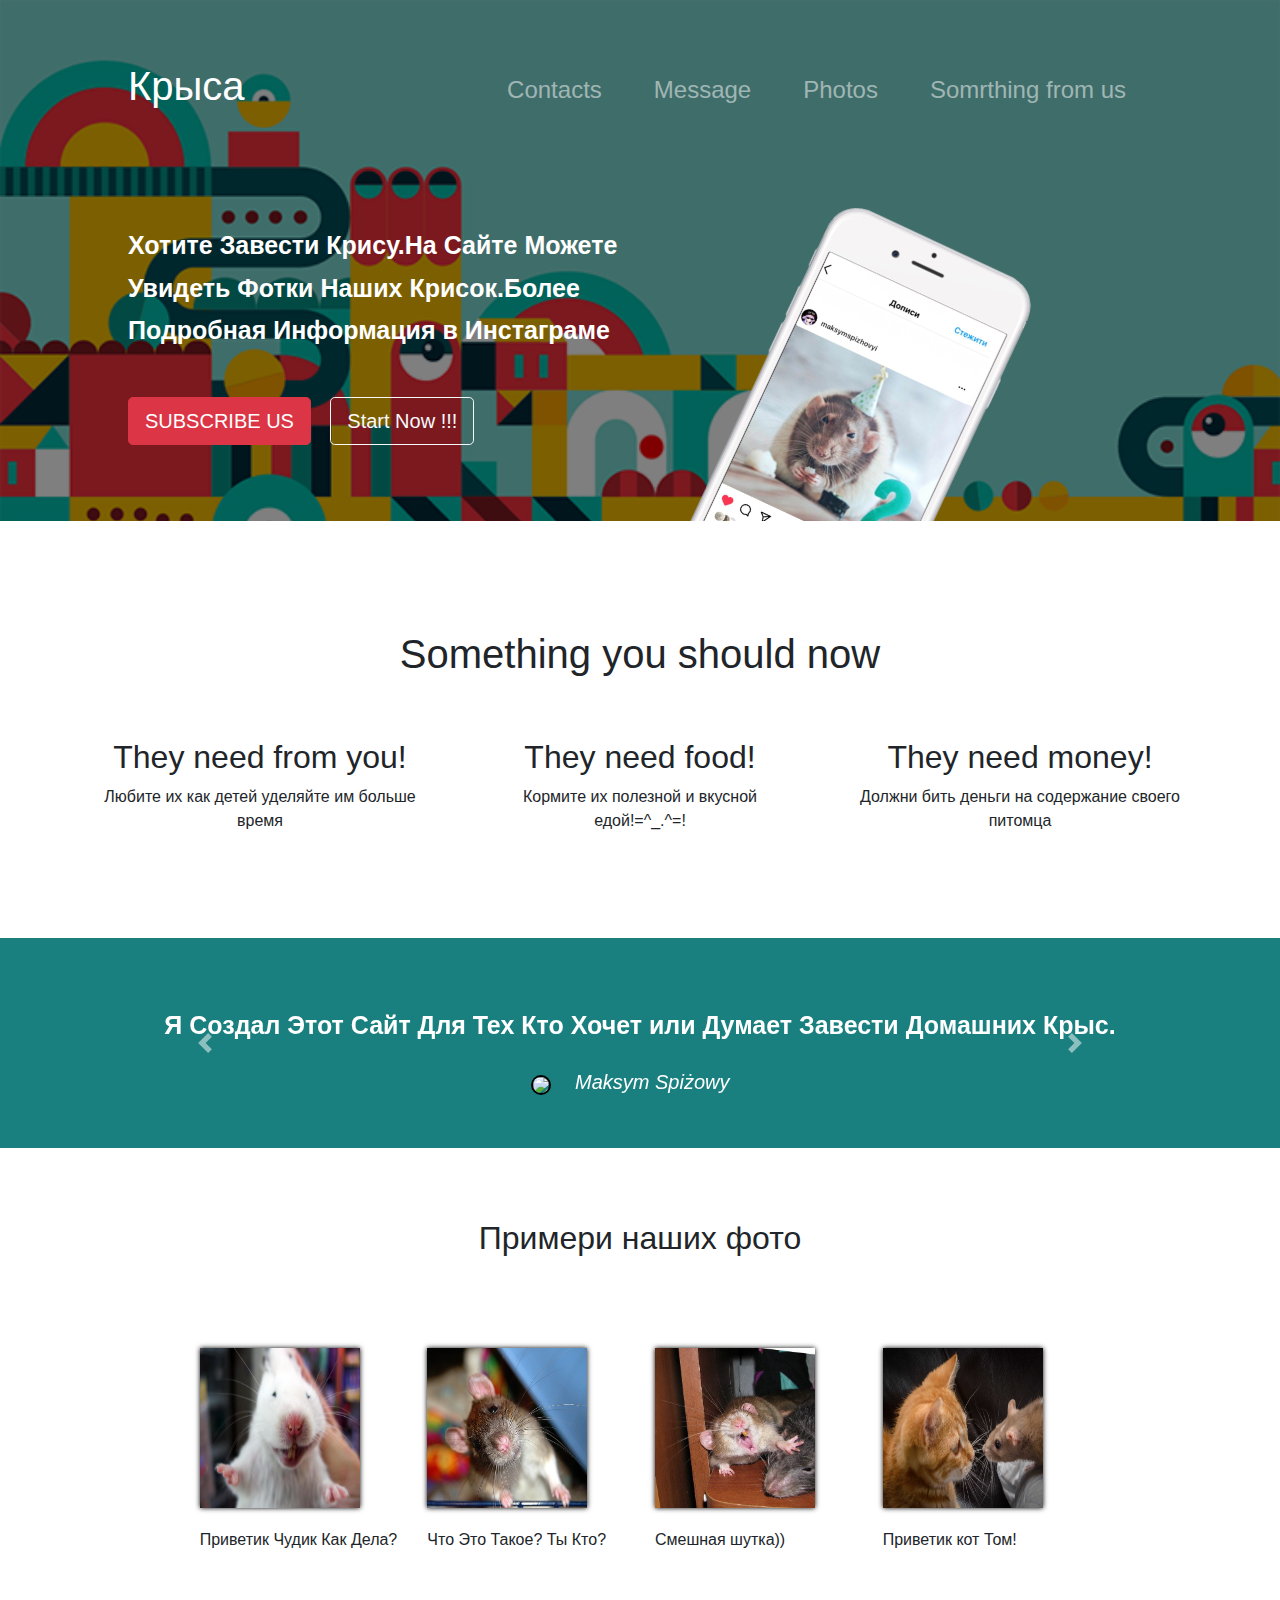
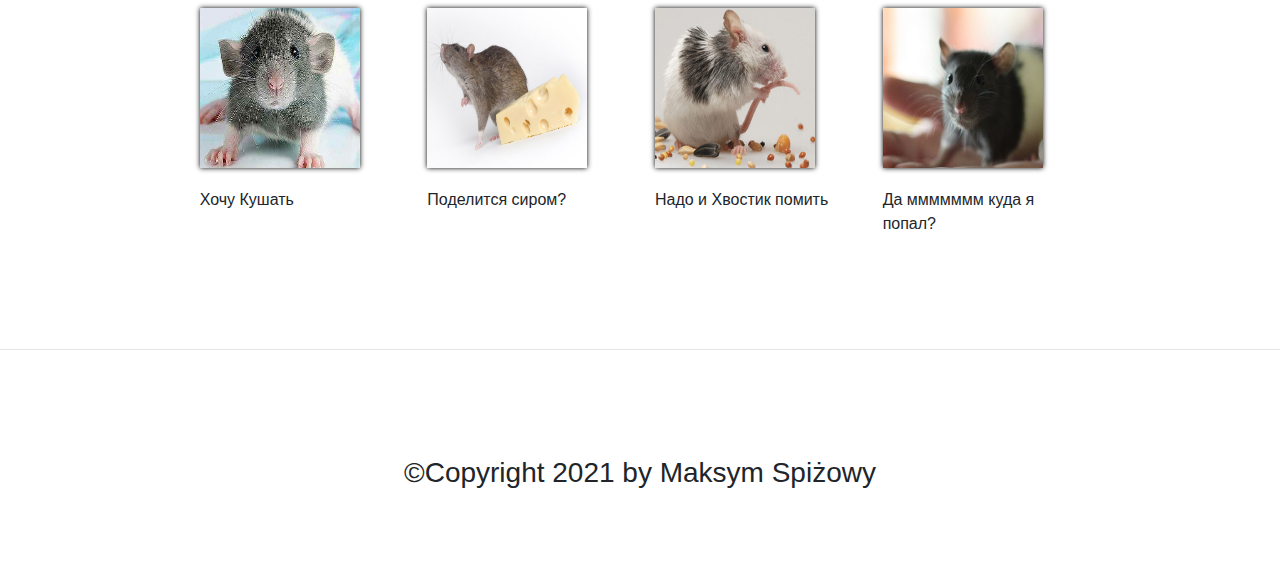
==== index.html @ e3b8fddf "." ====
<!DOCTYPE html>
<html>
<head>
	<meta charset="utf-8">
	<meta name="viewport" content="width=device-width, initial-scale=1">
	<link rel="stylesheet" type="text/css" href="bootstrap.css">
	<link rel="stylesheet" type="text/css" href="index.css">
	<link rel="stylesheet" type="text/css" href="Queries.css">
	<title>Home</title>
</head>
<body>

	<!-------H-E-A-D---------->
	<section id = "head">
		<div class = "container-fluid">

			<!--Navigation-Bar-->
			<nav class = "navbar navbar-expand-lg  navbar-dark">

				<h2 class = "navbar-brand text-white">Крыса</h2>

				<button class="navbar-toggler " type="button" data-toggle="collapse" data-target="#navbarTogglerDemo02" aria-controls="navbarTogglerDemo02" aria-expanded="false" aria-label="Toggle navigation">
					<span class="navbar-toggler-icon"></span>
				</button>

				<div class="collapse navbar-collapse" id="navbarTogglerDemo02">
					<ul class = "navbar-nav ml-auto">
						<li class = "nav-item">
							<a class = "nav-link" href = "#footer">Contacts</a>
						</li>
						<li class = "nav-item">
							<a class = "nav-link" href = "message.html">Message</a>
						</li>
						<li class = "nav-item">
							<a class = "nav-link" href = "#photos">Photos</a>
						</li>
						<li class = "nav-item">
							<a class = "nav-link" href = "#headers">Somrthing from us</a>
						</li>
					</ul>
				</div>
			</nav>


			<div class = "row">
				<div class = "col-lg-6">
					<h1 class = "big-heading">Хотите Завести Крису.На Сайте Можете Увидеть Фотки Наших Крисок.Более Подробная Информация в Инстаграме</h1>
					<button class="btn btn-danger btn-lg btn-fond">SUBSCRIBE US</button>
					<button class="btn btn-outline-light btn-lg btn-fond">Start Now !!!</button>
				</div>
				<div class = "col-lg-6">
					<img class = "head-img"src="mouse-instagram.png">
				</div>
			</div>
		</div>
	</section>

	<!----H-E-A-D-E-R-S----->

	<section id="headers">
		<div class = "container">
			<h1 class="title-section">Something you should now</h1>
			<div class = "row">
				<div class = "col-lg-4">
					<ion-icon class = "icon text-danger" name="heart"></ion-icon>
					<h2>They need from you!</h2>
					<p>Любите их как детей уделяйте им больше время</p>
				</div>
				<div class = "col-lg-4">
					<ion-icon class = "icon text-warning" name="pizza"></ion-icon>
					<h2>They need food!</h2>
					<p>Кормите их полезной и вкусной <br>едой!=^_.^=!</p>
				</div>
				<div class = "col-lg-4">
					<ion-icon class = "icon text-success" name="cash"></ion-icon>
					<h2>They need money!</h2>
					<p>Должни бить деньги на содержание своего<br>питомца</p>
				</div>
			</div>
		</div>
	</section>

	<!------S-L-I-D-E------------->

	<section id = "slide-show">
		<div class = "container-fluid">

			<div id="contronlSlide" class="carousel slide" data-bs-ride="carousel">
				<div class="carousel-inner">
					<div class="carousel-item active">
						<h2 class = "big-heading">Я Создал Этот Сайт Для Тех Кто Хочет или Думает Завести Домашних Крыс.</h2>
						<img class = "show-img"src="image_6483441 (13).jpg">
						<em>Maksym Spiżowy</em>
					</div>
					<div class="carousel-item">
						<h2 class = "big-heading">Всем Привет Меня Зовут Юта и Я Домашняя Крыса.Люблю всех кто любит сир)!!!</h2>
						<img class = "show-img"src="mousem.jpg">
						<em>Крыска Юта))</em>
					</div>
				</div>

				<a class="carousel-control-prev btn-slide" href="#contronlSlide" role="button" data-slide="prev">
					<span class="carousel-control-prev-icon prev-icon" aria-hidden="true"></span>
					<span class="sr-only">Previous</span>
				</a>
				<a class="carousel-control-next btn-slide" href="#contronlSlide" role="button" data-slide="next">
					<span class="carousel-control-next-icon next-icon" aria-hidden="true"></span>
					<span class="sr-only">Next</span>
				</a>
			</div>
		</section>


		<!-----P-H-O-T-O-S----->
		<section id="photos">
			<div class="container-fluid">
				<h2 class = "title-section">Примери наших фото</h2>
				<div class = "row photos-block">
					<div class = "col-lg-3 col-md-4 col-sm-6 photos-block_element">
						 <img class = "photo-img" src="m1.jpg">
						<div class = "row star-block">
							<ion-icon class = "text-danger star-icon"name="star"></ion-icon>
							<ion-icon class = "text-danger star-icon"name="star"></ion-icon>
							<ion-icon class = "text-danger star-icon"name="star"></ion-icon>
							<ion-icon class = "text-danger star-icon"name="star"></ion-icon>
							<ion-icon class = "text-danger star-icon"name="star"></ion-icon>
							<ion-icon class = "text-danger star-icon"name="star"></ion-icon>
							<ion-icon class = "text-danger star-icon"name="star"></ion-icon>
							<ion-icon class = "text-danger star-icon"name="star-half"></ion-icon>
						</div>
						<p class = "photos-text">Приветик Чудик Как Дела?</p>
					</div>
					<div class = "col-lg-3 col-md-4 col-sm-6 photos-block_element">
						<img class = "photo-img" src="m2.jpg">
						<div class = "row star-block">
							<ion-icon class = "text-danger star-icon"name="star"></ion-icon>
							<ion-icon class = "text-danger star-icon"name="star"></ion-icon>
							<ion-icon class = "text-danger star-icon"name="star"></ion-icon>
							<ion-icon class = "text-danger star-icon"name="star"></ion-icon>
							<ion-icon class = "text-danger star-icon"name="star"></ion-icon>
							<ion-icon class = "text-danger star-icon"name="star"></ion-icon>
							<ion-icon class = "text-danger star-icon"name="star"></ion-icon>
							<ion-icon class = "text-danger star-icon"name="star-half"></ion-icon>
						</div>
						<p class = "photos-text">Что Это Такое? Ты Кто?</p>
					</div>
					<div class = "col-lg-3 col-md-4 col-sm-6 photos-block_element">
						<img class = "photo-img" src="m3.jpg">
						<div class = "row star-block">
							<ion-icon class = "text-danger star-icon"name="star"></ion-icon>
							<ion-icon class = "text-danger star-icon"name="star"></ion-icon>
							<ion-icon class = "text-danger star-icon"name="star"></ion-icon>
							<ion-icon class = "text-danger star-icon"name="star"></ion-icon>
							<ion-icon class = "text-danger star-icon"name="star"></ion-icon>
							<ion-icon class = "text-danger star-icon"name="star"></ion-icon>
							<ion-icon class = "text-danger star-icon"name="star"></ion-icon>
							<ion-icon class = "text-danger star-icon"name="star-half"></ion-icon>
						</div>
						<p class = "photos-text">Смешная шутка))</p>
					</div>

					<div class = "col-lg-3 col-md-4 col-sm-6 photos-block_element">
						<img  class = "photo-img" src="m4.jpg">
						<div class = "row star-block">
							<ion-icon class = "text-danger star-icon"name="star"></ion-icon>
							<ion-icon class = "text-danger star-icon"name="star"></ion-icon>
							<ion-icon class = "text-danger star-icon"name="star"></ion-icon>
							<ion-icon class = "text-danger star-icon"name="star"></ion-icon>
							<ion-icon class = "text-danger star-icon"name="star"></ion-icon>
							<ion-icon class = "text-danger star-icon"name="star"></ion-icon>
							<ion-icon class = "text-danger star-icon"name="star"></ion-icon>
							<ion-icon class = "text-danger star-icon"name="star-half"></ion-icon>
						</div>
						<p class = "photos-text">Приветик кот Том!</p>
					</div>
					<div class = "col-lg-3 col-md-4 col-sm-6 photos-block_element">
						<img class = "photo-img" src="m5.jpg">
						<div class = "row star-block">
							<ion-icon class = "text-danger star-icon"name="star"></ion-icon>
							<ion-icon class = "text-danger star-icon"name="star"></ion-icon>
							<ion-icon class = "text-danger star-icon"name="star"></ion-icon>
							<ion-icon class = "text-danger star-icon"name="star"></ion-icon>
							<ion-icon class = "text-danger star-icon"name="star"></ion-icon>
							<ion-icon class = "text-danger star-icon"name="star"></ion-icon>
							<ion-icon class = "text-danger star-icon"name="star"></ion-icon>
							<ion-icon class = "text-danger star-icon"name="star-half"></ion-icon>
						</div>
						<p class = "photos-text">Хочу Кушать</p>
					</div>
					<div class = "col-lg-3 col-md-4 col-sm-6 photos-block_element">
						<img class = "photo-img" src="m6.jpg">
						<div class = "row star-block">
							<ion-icon class = "text-danger star-icon"name="star"></ion-icon>
							<ion-icon class = "text-danger star-icon"name="star"></ion-icon>
							<ion-icon class = "text-danger star-icon"name="star"></ion-icon>
							<ion-icon class = "text-danger star-icon"name="star"></ion-icon>
							<ion-icon class = "text-danger star-icon"name="star"></ion-icon>
							<ion-icon class = "text-danger star-icon"name="star"></ion-icon>
							<ion-icon class = "text-danger star-icon star-icon"name="star"></ion-icon>
							<ion-icon class = "text-danger star-icon"name="star-half"></ion-icon>
						</div>
						<p class = "photos-text">Поделится сиром?</p>
					</div>
					<div class = "col-lg-3 col-md-4 col-sm-6 photos-block_element">
						<img class = "photo-img" src="m7.jpg">
						<div class = "row star-block">
							<ion-icon class = "text-danger star-icon"name="star"></ion-icon>
							<ion-icon class = "text-danger star-icon"name="star"></ion-icon>
							<ion-icon class = "text-danger star-icon"name="star"></ion-icon>
							<ion-icon class = "text-danger star-icon"name="star"></ion-icon>
							<ion-icon class = "text-danger star-icon"name="star"></ion-icon>
							<ion-icon class = "text-danger star-icon"name="star"></ion-icon>
							<ion-icon class = "text-danger star-icon"name="star"></ion-icon>
							<ion-icon class = "text-danger star-icon"name="star-half"></ion-icon>
						</div>
						<p class = "photos-text">Надо и Хвостик помить</p>
					</div>
					<div class = "col-lg-3 col-md-4 col-sm-6 photos-block_element">
						<img class = "photo-img" src="m8.jpg">
						<div class = "row star-block">
							<ion-icon class = "text-danger star-icon"name="star"></ion-icon>
							<ion-icon class = "text-danger star-icon"name="star"></ion-icon>
							<ion-icon class = "text-danger star-icon"name="star"></ion-icon>
							<ion-icon class = "text-danger star-icon"name="star"></ion-icon>
							<ion-icon class = "text-danger star-icon"name="star"></ion-icon>
							<ion-icon class = "text-danger star-icon"name="star"></ion-icon>
							<ion-icon class = "text-danger star-icon"name="star"></ion-icon>
							<ion-icon class = "text-danger star-icon"name="star-half"></ion-icon>
						</div>
						<p class = "photos-text">Да ммммммм куда я попал?</p>
					</div>
				</div>
			</div>

		</div>
	</section>
<hr>

	<!------F-O-O-T-E-R--------->
	<section id = "footer">
		<div class="icon-block">
			<ion-icon name="logo-tiktok"></ion-icon>
			<ion-icon name="logo-facebook"></ion-icon>
			<ion-icon name="logo-instagram"></ion-icon>
			<ion-icon name="logo-twitter"></ion-icon>
			<ion-icon name="logo-twitch"></ion-icon>
		</div>
		<h3 class = "copyright">&copy;Copyright 2021 by Maksym Spiżowy</h3>
	</section>


<script type="text/javascript">
	let photo = document.querySelector('.photo-img');

	photo.onclick = function(){

	}
</script>

	<script type="module" src="https://unpkg.com/ionicons@5.5.2/dist/ionicons/ionicons.esm.js"></script>
	<script src="https://code.jquery.com/jquery-3.2.1.slim.min.js" integrity="sha384-KJ3o2DKtIkvYIK3UENzmM7KCkRr/rE9/Qpg6aAZGJwFDMVNA/GpGFF93hXpG5KkN" crossorigin="anonymous"></script>
	<script src="https://cdnjs.cloudflare.com/ajax/libs/popper.js/1.12.9/umd/popper.min.js" integrity="sha384-ApNbgh9B+Y1QKtv3Rn7W3mgPxhU9K/ScQsAP7hUibX39j7fakFPskvXusvfa0b4Q" crossorigin="anonymous"></script>
	<script src="https://maxcdn.bootstrapcdn.com/bootstrap/4.0.0/js/bootstrap.min.js" integrity="sha384-JZR6Spejh4U02d8jOt6vLEHfe/JQGiRRSQQxSfFWpi1MquVdAyjUar5+76PVCmYl" crossorigin="anonymous"></script>
	<script defer src = "https://use.fontawesome.com/releases/v5.0.7/js/all.js"></script>
</body>
</html>
---- index.css ----
*{
	padding: 0;
	margin: 0;
	box-sizing: border-box;
}
html{
scroll-behavior: smooth;
}
/* Head */
#head{
	background:linear-gradient(rgba(0, 0, 0, 0.5),rgba(0, 0, 0, 0.5)), url('header-background.png');
	background-size: cover;
}
.head-img{
	width: 70%;
	transform: rotate(25deg);
	position: absolute;
}
.big-heading{
	font-size: 3rem;
	line-height: 1.7;
	font-weight: bold;
	color: #fff;
	margin: 15px auto 20px;
}
/*Containers*/
.container-fluid{
	padding: 4% 10%;
}
/* Title to Sections */
.title-section{
	text-align: center;
	margin: 20px auto 60px;
}
/* Navigation Bar */
.navbar{
	padding: 0 0 5rem;
}
.nav-link{
padding: 0 18px;
}
.navbar-brand{
	font-size: 2.5rem;
	line-height: 1.5;
}
.navbar-img{
	width: 100px;
	height: 100px;
	border-radius: 100%;
	border: 2px solid black;
}
.nav-item{
	padding: 10px 18px;
	font-size: 1.5rem;
}
/* Buttons */
.btn-fond{
	margin: 5% 3% 5% 0;
}
/* Headers */
#headers{
    padding: 7% 3%;
    background: #fff;
    position: relative;
    text-align: center;
}
/*Icons*/
.icon{
	font-size: 60px;
	color: black;
	margin: 70px auto 20px;
}
.icon-block{
padding: 0 36px;
font-size: 30px;
}
/*Slideshow*/
#slide-show{
	text-align: center;
	background:linear-gradient(rgba(0, 0, 0, 0.5),rgba(0, 0, 0, 0.5)),#33FFFF ;
}
.show-img{
	width: 120px;
	border-radius: 100%;
	border: 2px solid black;
}
em{
	color: #fff;
	font-size: 20px;
	padding: 20px 20px;
}
/*Photos*/
.star-block{
	padding: 10px 15px;
}
.photo-img{
	width: 250px;
	height: 200px;
	box-shadow: 0 0 5px black;
	transition: 0.5s;
}
.photo-img:hover{
transform: scale(1.05);
}
.photos-block{
	padding: 1% 7%;
}
.photos-block_element{
	margin: 20px auto 20px;
}
/* Footer */
#footer{
	text-align: center;
	padding: 7% 14%;
}
---- Queries.css ----
/*--------------------------------------------*/
@media screen and (max-width: 1450px){
/*----H-E-A-D-----*/
.big-heading{
	font-size: 25px;
}
/*-----P-H-O-T-O-----*/
.photo-img{
	width: 160px;
	height: 160px;
}
}
/*---------------Large-Tablets----------------*/
@media screen and (max-width: 1024px){
/*----H-E-A-D-----*/
.big-heading{
	font-size: 25px;
}
/*-----P-H-O-T-O-----*/
.photo-img{
	width: 160px;
	height: 160px;
}
/*----H-E-A-D-----*/
.head-img{
	position: static;
}
}
/*---------------Small-Tablets----------------*/
@media screen and (max-width: 768px){
/*----S-L-I-D-E-&&-H-E-A-D*/
.big-heading{
	font-size: 25px;
}
/*----H-E-A-D-----*/
.head-img{
	position: static;
}
/*-----P-H-O-T-O-----*/
.photo-img{
	width: 160px;
	height: 160px;
}
}
/*-----------------Phones---------------------*/
@media screen and (max-width: 572px){
/*----S-L-I-D-E-&&-H-E-A-D*/
.big-heading{
	font-size: 19px;
}
/*----B-U-T-T-O-N-S----*/
.btn-fond{
font-size: 15px;
}
/*----S-L-I-D-E-----*/
.show-img{
width: 70px;
}
/*------P-H-O-T-O-S-------*/
.photo-img{
	width: 100%;
	height: 250px;
}
.photos-block{
padding: 0%;
}
.star-icon{
	font-size: 30px;
}
.photos-text{
	font-size: 22px;
}
/*----F-O-O-T-E-R-----*/
.copyright{
	font-size: 20px;
}
}
/*--------------Special-for-(IPhone5 / IPhone5SE)------------------*/
@media screen and (max-width: 320px){
/*----S-L-I-D-E-&&-H-E-A-D*/
.big-heading{
	font-size: 15px;
}
em{
	font-size: 15px;
}
/*------P-H-O-T-O-S-------*/
.photo-img{
	width: 100%px;
	height: 220px;
}
/*----B-U-T-T-O-N-S----*/
.btn-fond{
font-size: 10px;
}
/*Navigation-Bar*/
.nav-link{
	font-size: 15px;
}
/*-----I-C-O-N-S-----*/
.icon-star{
font-size: 10px;
}
/*----F-O-O-T-E-R-----*/
.copyright{
	font-size: 15px;
}
}
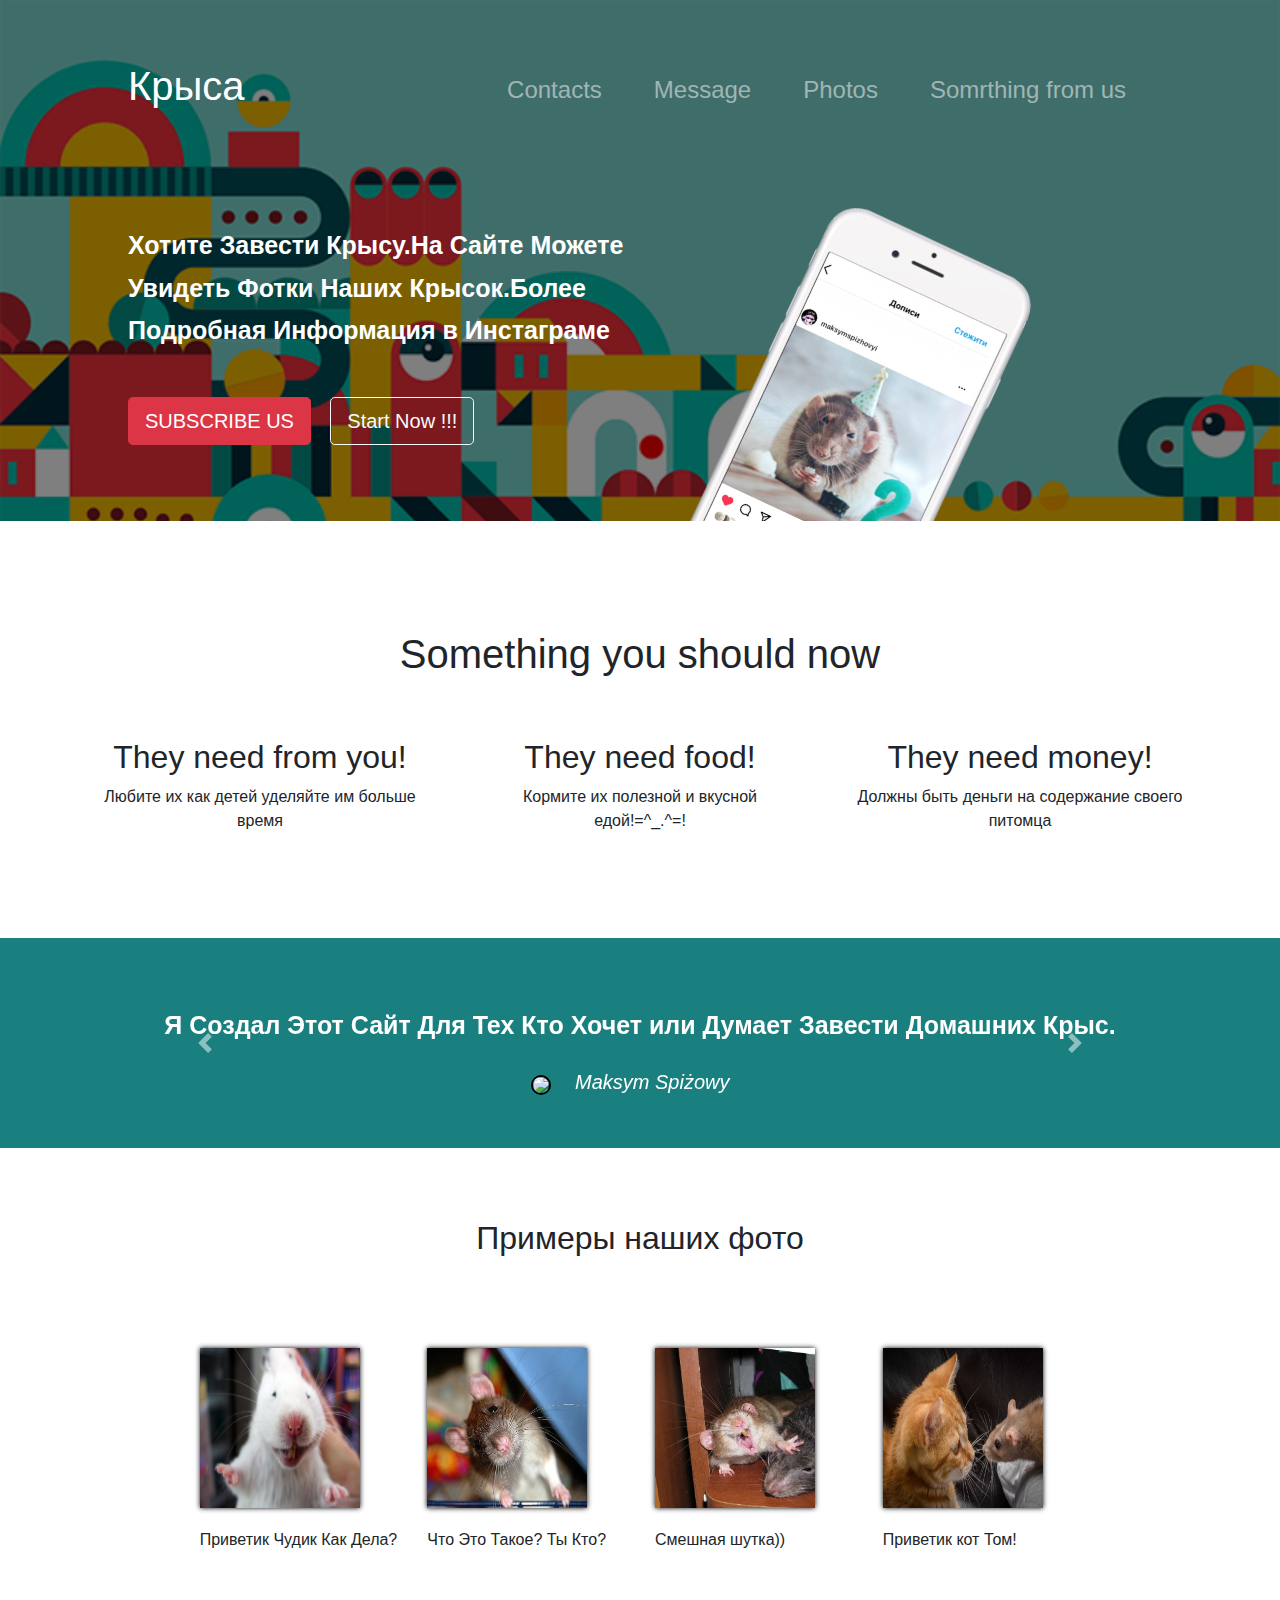
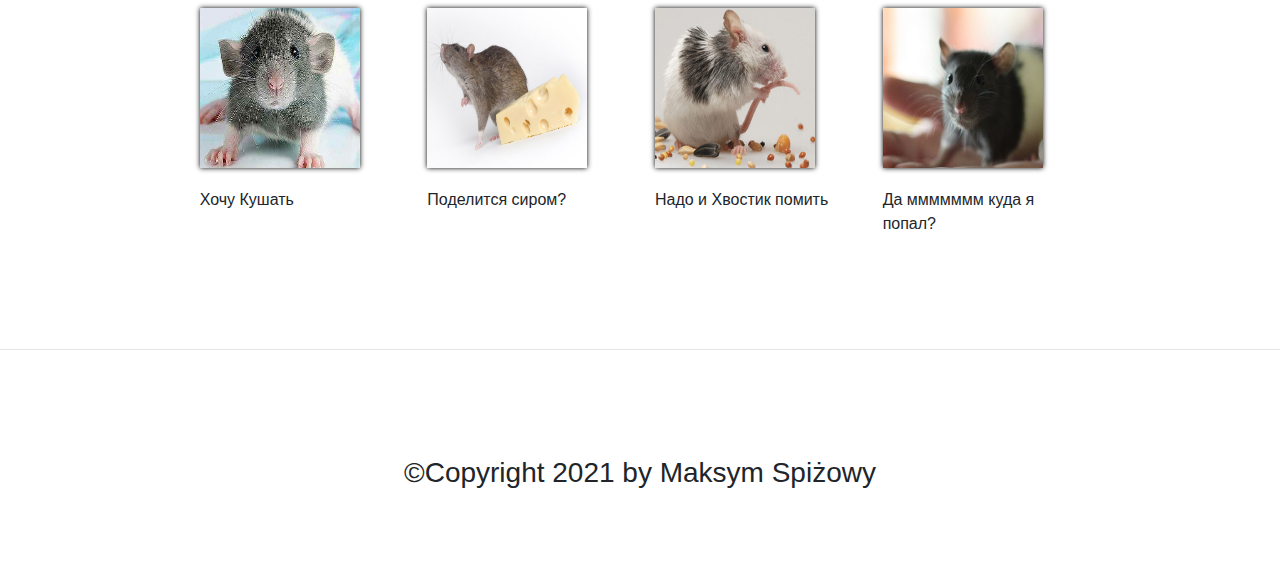
==== commit 093797fa: "Update index.html" ====
--- a/index.html
+++ b/index.html
@@ -1,266 +1,266 @@
-<!DOCTYPE html>
-<html>
-<head>
-	<meta charset="utf-8">
-	<meta name="viewport" content="width=device-width, initial-scale=1">
-	<link rel="stylesheet" type="text/css" href="bootstrap.css">
-	<link rel="stylesheet" type="text/css" href="index.css">
-	<link rel="stylesheet" type="text/css" href="Queries.css">
-	<title>Home</title>
-</head>
-<body>
-
-	<!-------H-E-A-D---------->
-	<section id = "head">
-		<div class = "container-fluid">
-
-			<!--Navigation-Bar-->
-			<nav class = "navbar navbar-expand-lg  navbar-dark">
-
-				<h2 class = "navbar-brand text-white">Крыса</h2>
-
-				<button class="navbar-toggler " type="button" data-toggle="collapse" data-target="#navbarTogglerDemo02" aria-controls="navbarTogglerDemo02" aria-expanded="false" aria-label="Toggle navigation">
-					<span class="navbar-toggler-icon"></span>
-				</button>
-
-				<div class="collapse navbar-collapse" id="navbarTogglerDemo02">
-					<ul class = "navbar-nav ml-auto">
-						<li class = "nav-item">
-							<a class = "nav-link" href = "#footer">Contacts</a>
-						</li>
-						<li class = "nav-item">
-							<a class = "nav-link" href = "message.html">Message</a>
-						</li>
-						<li class = "nav-item">
-							<a class = "nav-link" href = "#photos">Photos</a>
-						</li>
-						<li class = "nav-item">
-							<a class = "nav-link" href = "#headers">Somrthing from us</a>
-						</li>
-					</ul>
-				</div>
-			</nav>
-
-
-			<div class = "row">
-				<div class = "col-lg-6">
-					<h1 class = "big-heading">Хотите Завести Крису.На Сайте Можете Увидеть Фотки Наших Крисок.Более Подробная Информация в Инстаграме</h1>
-					<button class="btn btn-danger btn-lg btn-fond">SUBSCRIBE US</button>
-					<button class="btn btn-outline-light btn-lg btn-fond">Start Now !!!</button>
-				</div>
-				<div class = "col-lg-6">
-					<img class = "head-img"src="mouse-instagram.png">
-				</div>
-			</div>
-		</div>
-	</section>
-
-	<!----H-E-A-D-E-R-S----->
-
-	<section id="headers">
-		<div class = "container">
-			<h1 class="title-section">Something you should now</h1>
-			<div class = "row">
-				<div class = "col-lg-4">
-					<ion-icon class = "icon text-danger" name="heart"></ion-icon>
-					<h2>They need from you!</h2>
-					<p>Любите их как детей уделяйте им больше время</p>
-				</div>
-				<div class = "col-lg-4">
-					<ion-icon class = "icon text-warning" name="pizza"></ion-icon>
-					<h2>They need food!</h2>
-					<p>Кормите их полезной и вкусной <br>едой!=^_.^=!</p>
-				</div>
-				<div class = "col-lg-4">
-					<ion-icon class = "icon text-success" name="cash"></ion-icon>
-					<h2>They need money!</h2>
-					<p>Должни бить деньги на содержание своего<br>питомца</p>
-				</div>
-			</div>
-		</div>
-	</section>
-
-	<!------S-L-I-D-E------------->
-
-	<section id = "slide-show">
-		<div class = "container-fluid">
-
-			<div id="contronlSlide" class="carousel slide" data-bs-ride="carousel">
-				<div class="carousel-inner">
-					<div class="carousel-item active">
-						<h2 class = "big-heading">Я Создал Этот Сайт Для Тех Кто Хочет или Думает Завести Домашних Крыс.</h2>
-						<img class = "show-img"src="image_6483441 (13).jpg">
-						<em>Maksym Spiżowy</em>
-					</div>
-					<div class="carousel-item">
-						<h2 class = "big-heading">Всем Привет Меня Зовут Юта и Я Домашняя Крыса.Люблю всех кто любит сир)!!!</h2>
-						<img class = "show-img"src="mousem.jpg">
-						<em>Крыска Юта))</em>
-					</div>
-				</div>
-
-				<a class="carousel-control-prev btn-slide" href="#contronlSlide" role="button" data-slide="prev">
-					<span class="carousel-control-prev-icon prev-icon" aria-hidden="true"></span>
-					<span class="sr-only">Previous</span>
-				</a>
-				<a class="carousel-control-next btn-slide" href="#contronlSlide" role="button" data-slide="next">
-					<span class="carousel-control-next-icon next-icon" aria-hidden="true"></span>
-					<span class="sr-only">Next</span>
-				</a>
-			</div>
-		</section>
-
-
-		<!-----P-H-O-T-O-S----->
-		<section id="photos">
-			<div class="container-fluid">
-				<h2 class = "title-section">Примери наших фото</h2>
-				<div class = "row photos-block">
-					<div class = "col-lg-3 col-md-4 col-sm-6 photos-block_element">
-						 <img class = "photo-img" src="m1.jpg">
-						<div class = "row star-block">
-							<ion-icon class = "text-danger star-icon"name="star"></ion-icon>
-							<ion-icon class = "text-danger star-icon"name="star"></ion-icon>
-							<ion-icon class = "text-danger star-icon"name="star"></ion-icon>
-							<ion-icon class = "text-danger star-icon"name="star"></ion-icon>
-							<ion-icon class = "text-danger star-icon"name="star"></ion-icon>
-							<ion-icon class = "text-danger star-icon"name="star"></ion-icon>
-							<ion-icon class = "text-danger star-icon"name="star"></ion-icon>
-							<ion-icon class = "text-danger star-icon"name="star-half"></ion-icon>
-						</div>
-						<p class = "photos-text">Приветик Чудик Как Дела?</p>
-					</div>
-					<div class = "col-lg-3 col-md-4 col-sm-6 photos-block_element">
-						<img class = "photo-img" src="m2.jpg">
-						<div class = "row star-block">
-							<ion-icon class = "text-danger star-icon"name="star"></ion-icon>
-							<ion-icon class = "text-danger star-icon"name="star"></ion-icon>
-							<ion-icon class = "text-danger star-icon"name="star"></ion-icon>
-							<ion-icon class = "text-danger star-icon"name="star"></ion-icon>
-							<ion-icon class = "text-danger star-icon"name="star"></ion-icon>
-							<ion-icon class = "text-danger star-icon"name="star"></ion-icon>
-							<ion-icon class = "text-danger star-icon"name="star"></ion-icon>
-							<ion-icon class = "text-danger star-icon"name="star-half"></ion-icon>
-						</div>
-						<p class = "photos-text">Что Это Такое? Ты Кто?</p>
-					</div>
-					<div class = "col-lg-3 col-md-4 col-sm-6 photos-block_element">
-						<img class = "photo-img" src="m3.jpg">
-						<div class = "row star-block">
-							<ion-icon class = "text-danger star-icon"name="star"></ion-icon>
-							<ion-icon class = "text-danger star-icon"name="star"></ion-icon>
-							<ion-icon class = "text-danger star-icon"name="star"></ion-icon>
-							<ion-icon class = "text-danger star-icon"name="star"></ion-icon>
-							<ion-icon class = "text-danger star-icon"name="star"></ion-icon>
-							<ion-icon class = "text-danger star-icon"name="star"></ion-icon>
-							<ion-icon class = "text-danger star-icon"name="star"></ion-icon>
-							<ion-icon class = "text-danger star-icon"name="star-half"></ion-icon>
-						</div>
-						<p class = "photos-text">Смешная шутка))</p>
-					</div>
-
-					<div class = "col-lg-3 col-md-4 col-sm-6 photos-block_element">
-						<img  class = "photo-img" src="m4.jpg">
-						<div class = "row star-block">
-							<ion-icon class = "text-danger star-icon"name="star"></ion-icon>
-							<ion-icon class = "text-danger star-icon"name="star"></ion-icon>
-							<ion-icon class = "text-danger star-icon"name="star"></ion-icon>
-							<ion-icon class = "text-danger star-icon"name="star"></ion-icon>
-							<ion-icon class = "text-danger star-icon"name="star"></ion-icon>
-							<ion-icon class = "text-danger star-icon"name="star"></ion-icon>
-							<ion-icon class = "text-danger star-icon"name="star"></ion-icon>
-							<ion-icon class = "text-danger star-icon"name="star-half"></ion-icon>
-						</div>
-						<p class = "photos-text">Приветик кот Том!</p>
-					</div>
-					<div class = "col-lg-3 col-md-4 col-sm-6 photos-block_element">
-						<img class = "photo-img" src="m5.jpg">
-						<div class = "row star-block">
-							<ion-icon class = "text-danger star-icon"name="star"></ion-icon>
-							<ion-icon class = "text-danger star-icon"name="star"></ion-icon>
-							<ion-icon class = "text-danger star-icon"name="star"></ion-icon>
-							<ion-icon class = "text-danger star-icon"name="star"></ion-icon>
-							<ion-icon class = "text-danger star-icon"name="star"></ion-icon>
-							<ion-icon class = "text-danger star-icon"name="star"></ion-icon>
-							<ion-icon class = "text-danger star-icon"name="star"></ion-icon>
-							<ion-icon class = "text-danger star-icon"name="star-half"></ion-icon>
-						</div>
-						<p class = "photos-text">Хочу Кушать</p>
-					</div>
-					<div class = "col-lg-3 col-md-4 col-sm-6 photos-block_element">
-						<img class = "photo-img" src="m6.jpg">
-						<div class = "row star-block">
-							<ion-icon class = "text-danger star-icon"name="star"></ion-icon>
-							<ion-icon class = "text-danger star-icon"name="star"></ion-icon>
-							<ion-icon class = "text-danger star-icon"name="star"></ion-icon>
-							<ion-icon class = "text-danger star-icon"name="star"></ion-icon>
-							<ion-icon class = "text-danger star-icon"name="star"></ion-icon>
-							<ion-icon class = "text-danger star-icon"name="star"></ion-icon>
-							<ion-icon class = "text-danger star-icon star-icon"name="star"></ion-icon>
-							<ion-icon class = "text-danger star-icon"name="star-half"></ion-icon>
-						</div>
-						<p class = "photos-text">Поделится сиром?</p>
-					</div>
-					<div class = "col-lg-3 col-md-4 col-sm-6 photos-block_element">
-						<img class = "photo-img" src="m7.jpg">
-						<div class = "row star-block">
-							<ion-icon class = "text-danger star-icon"name="star"></ion-icon>
-							<ion-icon class = "text-danger star-icon"name="star"></ion-icon>
-							<ion-icon class = "text-danger star-icon"name="star"></ion-icon>
-							<ion-icon class = "text-danger star-icon"name="star"></ion-icon>
-							<ion-icon class = "text-danger star-icon"name="star"></ion-icon>
-							<ion-icon class = "text-danger star-icon"name="star"></ion-icon>
-							<ion-icon class = "text-danger star-icon"name="star"></ion-icon>
-							<ion-icon class = "text-danger star-icon"name="star-half"></ion-icon>
-						</div>
-						<p class = "photos-text">Надо и Хвостик помить</p>
-					</div>
-					<div class = "col-lg-3 col-md-4 col-sm-6 photos-block_element">
-						<img class = "photo-img" src="m8.jpg">
-						<div class = "row star-block">
-							<ion-icon class = "text-danger star-icon"name="star"></ion-icon>
-							<ion-icon class = "text-danger star-icon"name="star"></ion-icon>
-							<ion-icon class = "text-danger star-icon"name="star"></ion-icon>
-							<ion-icon class = "text-danger star-icon"name="star"></ion-icon>
-							<ion-icon class = "text-danger star-icon"name="star"></ion-icon>
-							<ion-icon class = "text-danger star-icon"name="star"></ion-icon>
-							<ion-icon class = "text-danger star-icon"name="star"></ion-icon>
-							<ion-icon class = "text-danger star-icon"name="star-half"></ion-icon>
-						</div>
-						<p class = "photos-text">Да ммммммм куда я попал?</p>
-					</div>
-				</div>
-			</div>
-
-		</div>
-	</section>
-<hr>
-
-	<!------F-O-O-T-E-R--------->
-	<section id = "footer">
-		<div class="icon-block">
-			<ion-icon name="logo-tiktok"></ion-icon>
-			<ion-icon name="logo-facebook"></ion-icon>
-			<ion-icon name="logo-instagram"></ion-icon>
-			<ion-icon name="logo-twitter"></ion-icon>
-			<ion-icon name="logo-twitch"></ion-icon>
-		</div>
-		<h3 class = "copyright">&copy;Copyright 2021 by Maksym Spiżowy</h3>
-	</section>
-
-
-<script type="text/javascript">
-	let photo = document.querySelector('.photo-img');
-
-	photo.onclick = function(){
-
-	}
-</script>
-
-	<script type="module" src="https://unpkg.com/ionicons@5.5.2/dist/ionicons/ionicons.esm.js"></script>
-	<script src="https://code.jquery.com/jquery-3.2.1.slim.min.js" integrity="sha384-KJ3o2DKtIkvYIK3UENzmM7KCkRr/rE9/Qpg6aAZGJwFDMVNA/GpGFF93hXpG5KkN" crossorigin="anonymous"></script>
-	<script src="https://cdnjs.cloudflare.com/ajax/libs/popper.js/1.12.9/umd/popper.min.js" integrity="sha384-ApNbgh9B+Y1QKtv3Rn7W3mgPxhU9K/ScQsAP7hUibX39j7fakFPskvXusvfa0b4Q" crossorigin="anonymous"></script>
-	<script src="https://maxcdn.bootstrapcdn.com/bootstrap/4.0.0/js/bootstrap.min.js" integrity="sha384-JZR6Spejh4U02d8jOt6vLEHfe/JQGiRRSQQxSfFWpi1MquVdAyjUar5+76PVCmYl" crossorigin="anonymous"></script>
-	<script defer src = "https://use.fontawesome.com/releases/v5.0.7/js/all.js"></script>
-</body>
-</html>+<!DOCTYPE html>
+<html>
+<head>
+	<meta charset="utf-8">
+	<meta name="viewport" content="width=device-width, initial-scale=1">
+	<link rel="stylesheet" type="text/css" href="bootstrap.css">
+	<link rel="stylesheet" type="text/css" href="index.css">
+	<link rel="stylesheet" type="text/css" href="Queries.css">
+	<title>Home</title>
+</head>
+<body>
+
+	<!-------H-E-A-D---------->
+	<section id = "head">
+		<div class = "container-fluid">
+
+			<!--Navigation-Bar-->
+			<nav class = "navbar navbar-expand-lg  navbar-dark">
+
+				<h2 class = "navbar-brand text-white">Крыса</h2>
+
+				<button class="navbar-toggler " type="button" data-toggle="collapse" data-target="#navbarTogglerDemo02" aria-controls="navbarTogglerDemo02" aria-expanded="false" aria-label="Toggle navigation">
+					<span class="navbar-toggler-icon"></span>
+				</button>
+
+				<div class="collapse navbar-collapse" id="navbarTogglerDemo02">
+					<ul class = "navbar-nav ml-auto">
+						<li class = "nav-item">
+							<a class = "nav-link" href = "#footer">Contacts</a>
+						</li>
+						<li class = "nav-item">
+							<a class = "nav-link" href = "message.html">Message</a>
+						</li>
+						<li class = "nav-item">
+							<a class = "nav-link" href = "#photos">Photos</a>
+						</li>
+						<li class = "nav-item">
+							<a class = "nav-link" href = "#headers">Somrthing from us</a>
+						</li>
+					</ul>
+				</div>
+			</nav>
+
+
+			<div class = "row">
+				<div class = "col-lg-6">
+					<h1 class = "big-heading">Хотите Завести Крысу.На Сайте Можете Увидеть Фотки Наших Крысок.Более Подробная Информация в Инстаграме</h1>
+					<button class="btn btn-danger btn-lg btn-fond">SUBSCRIBE US</button>
+					<button class="btn btn-outline-light btn-lg btn-fond">Start Now !!!</button>
+				</div>
+				<div class = "col-lg-6">
+					<img class = "head-img"src="mouse-instagram.png">
+				</div>
+			</div>
+		</div>
+	</section>
+
+	<!----H-E-A-D-E-R-S----->
+
+	<section id="headers">
+		<div class = "container">
+			<h1 class="title-section">Something you should now</h1>
+			<div class = "row">
+				<div class = "col-lg-4">
+					<ion-icon class = "icon text-danger" name="heart"></ion-icon>
+					<h2>They need from you!</h2>
+					<p>Любите их как детей уделяйте им больше время</p>
+				</div>
+				<div class = "col-lg-4">
+					<ion-icon class = "icon text-warning" name="pizza"></ion-icon>
+					<h2>They need food!</h2>
+					<p>Кормите их полезной и вкусной <br>едой!=^_.^=!</p>
+				</div>
+				<div class = "col-lg-4">
+					<ion-icon class = "icon text-success" name="cash"></ion-icon>
+					<h2>They need money!</h2>
+					<p>Должны быть деньги на содержание своего<br>питомца</p>
+				</div>
+			</div>
+		</div>
+	</section>
+
+	<!------S-L-I-D-E------------->
+
+	<section id = "slide-show">
+		<div class = "container-fluid">
+
+			<div id="contronlSlide" class="carousel slide" data-bs-ride="carousel">
+				<div class="carousel-inner">
+					<div class="carousel-item active">
+						<h2 class = "big-heading">Я Создал Этот Сайт Для Тех Кто Хочет или Думает Завести Домашних Крыс.</h2>
+						<img class = "show-img"src="image.png">
+						<em>Maksym Spiżowy</em>
+					</div>
+					<div class="carousel-item">
+						<h2 class = "big-heading">Всем Привет Меня Зовут Юта и Я Домашняя Крыса.Люблю всех кто любит сир)!!!</h2>
+						<img class = "show-img"src="mousem.jpg">
+						<em>Крыска Юта))</em>
+					</div>
+				</div>
+
+				<a class="carousel-control-prev btn-slide" href="#contronlSlide" role="button" data-slide="prev">
+					<span class="carousel-control-prev-icon prev-icon" aria-hidden="true"></span>
+					<span class="sr-only">Previous</span>
+				</a>
+				<a class="carousel-control-next btn-slide" href="#contronlSlide" role="button" data-slide="next">
+					<span class="carousel-control-next-icon next-icon" aria-hidden="true"></span>
+					<span class="sr-only">Next</span>
+				</a>
+			</div>
+		</section>
+
+
+		<!-----P-H-O-T-O-S----->
+		<section id="photos">
+			<div class="container-fluid">
+				<h2 class = "title-section">Примеры наших фото</h2>
+				<div class = "row photos-block">
+					<div class = "col-lg-3 col-md-4 col-sm-6 photos-block_element">
+						 <img class = "photo-img" src="m1.jpg">
+						<div class = "row star-block">
+							<ion-icon class = "text-danger star-icon"name="star"></ion-icon>
+							<ion-icon class = "text-danger star-icon"name="star"></ion-icon>
+							<ion-icon class = "text-danger star-icon"name="star"></ion-icon>
+							<ion-icon class = "text-danger star-icon"name="star"></ion-icon>
+							<ion-icon class = "text-danger star-icon"name="star"></ion-icon>
+							<ion-icon class = "text-danger star-icon"name="star"></ion-icon>
+							<ion-icon class = "text-danger star-icon"name="star"></ion-icon>
+							<ion-icon class = "text-danger star-icon"name="star-half"></ion-icon>
+						</div>
+						<p class = "photos-text">Приветик Чудик Как Дела?</p>
+					</div>
+					<div class = "col-lg-3 col-md-4 col-sm-6 photos-block_element">
+						<img class = "photo-img" src="m2.jpg">
+						<div class = "row star-block">
+							<ion-icon class = "text-danger star-icon"name="star"></ion-icon>
+							<ion-icon class = "text-danger star-icon"name="star"></ion-icon>
+							<ion-icon class = "text-danger star-icon"name="star"></ion-icon>
+							<ion-icon class = "text-danger star-icon"name="star"></ion-icon>
+							<ion-icon class = "text-danger star-icon"name="star"></ion-icon>
+							<ion-icon class = "text-danger star-icon"name="star"></ion-icon>
+							<ion-icon class = "text-danger star-icon"name="star"></ion-icon>
+							<ion-icon class = "text-danger star-icon"name="star-half"></ion-icon>
+						</div>
+						<p class = "photos-text">Что Это Такое? Ты Кто?</p>
+					</div>
+					<div class = "col-lg-3 col-md-4 col-sm-6 photos-block_element">
+						<img class = "photo-img" src="m3.jpg">
+						<div class = "row star-block">
+							<ion-icon class = "text-danger star-icon"name="star"></ion-icon>
+							<ion-icon class = "text-danger star-icon"name="star"></ion-icon>
+							<ion-icon class = "text-danger star-icon"name="star"></ion-icon>
+							<ion-icon class = "text-danger star-icon"name="star"></ion-icon>
+							<ion-icon class = "text-danger star-icon"name="star"></ion-icon>
+							<ion-icon class = "text-danger star-icon"name="star"></ion-icon>
+							<ion-icon class = "text-danger star-icon"name="star"></ion-icon>
+							<ion-icon class = "text-danger star-icon"name="star-half"></ion-icon>
+						</div>
+						<p class = "photos-text">Смешная шутка))</p>
+					</div>
+
+					<div class = "col-lg-3 col-md-4 col-sm-6 photos-block_element">
+						<img  class = "photo-img" src="m4.jpg">
+						<div class = "row star-block">
+							<ion-icon class = "text-danger star-icon"name="star"></ion-icon>
+							<ion-icon class = "text-danger star-icon"name="star"></ion-icon>
+							<ion-icon class = "text-danger star-icon"name="star"></ion-icon>
+							<ion-icon class = "text-danger star-icon"name="star"></ion-icon>
+							<ion-icon class = "text-danger star-icon"name="star"></ion-icon>
+							<ion-icon class = "text-danger star-icon"name="star"></ion-icon>
+							<ion-icon class = "text-danger star-icon"name="star"></ion-icon>
+							<ion-icon class = "text-danger star-icon"name="star-half"></ion-icon>
+						</div>
+						<p class = "photos-text">Приветик кот Том!</p>
+					</div>
+					<div class = "col-lg-3 col-md-4 col-sm-6 photos-block_element">
+						<img class = "photo-img" src="m5.jpg">
+						<div class = "row star-block">
+							<ion-icon class = "text-danger star-icon"name="star"></ion-icon>
+							<ion-icon class = "text-danger star-icon"name="star"></ion-icon>
+							<ion-icon class = "text-danger star-icon"name="star"></ion-icon>
+							<ion-icon class = "text-danger star-icon"name="star"></ion-icon>
+							<ion-icon class = "text-danger star-icon"name="star"></ion-icon>
+							<ion-icon class = "text-danger star-icon"name="star"></ion-icon>
+							<ion-icon class = "text-danger star-icon"name="star"></ion-icon>
+							<ion-icon class = "text-danger star-icon"name="star-half"></ion-icon>
+						</div>
+						<p class = "photos-text">Хочу Кушать</p>
+					</div>
+					<div class = "col-lg-3 col-md-4 col-sm-6 photos-block_element">
+						<img class = "photo-img" src="m6.jpg">
+						<div class = "row star-block">
+							<ion-icon class = "text-danger star-icon"name="star"></ion-icon>
+							<ion-icon class = "text-danger star-icon"name="star"></ion-icon>
+							<ion-icon class = "text-danger star-icon"name="star"></ion-icon>
+							<ion-icon class = "text-danger star-icon"name="star"></ion-icon>
+							<ion-icon class = "text-danger star-icon"name="star"></ion-icon>
+							<ion-icon class = "text-danger star-icon"name="star"></ion-icon>
+							<ion-icon class = "text-danger star-icon star-icon"name="star"></ion-icon>
+							<ion-icon class = "text-danger star-icon"name="star-half"></ion-icon>
+						</div>
+						<p class = "photos-text">Поделится сиром?</p>
+					</div>
+					<div class = "col-lg-3 col-md-4 col-sm-6 photos-block_element">
+						<img class = "photo-img" src="m7.jpg">
+						<div class = "row star-block">
+							<ion-icon class = "text-danger star-icon"name="star"></ion-icon>
+							<ion-icon class = "text-danger star-icon"name="star"></ion-icon>
+							<ion-icon class = "text-danger star-icon"name="star"></ion-icon>
+							<ion-icon class = "text-danger star-icon"name="star"></ion-icon>
+							<ion-icon class = "text-danger star-icon"name="star"></ion-icon>
+							<ion-icon class = "text-danger star-icon"name="star"></ion-icon>
+							<ion-icon class = "text-danger star-icon"name="star"></ion-icon>
+							<ion-icon class = "text-danger star-icon"name="star-half"></ion-icon>
+						</div>
+						<p class = "photos-text">Надо и Хвостик помить</p>
+					</div>
+					<div class = "col-lg-3 col-md-4 col-sm-6 photos-block_element">
+						<img class = "photo-img" src="m8.jpg">
+						<div class = "row star-block">
+							<ion-icon class = "text-danger star-icon"name="star"></ion-icon>
+							<ion-icon class = "text-danger star-icon"name="star"></ion-icon>
+							<ion-icon class = "text-danger star-icon"name="star"></ion-icon>
+							<ion-icon class = "text-danger star-icon"name="star"></ion-icon>
+							<ion-icon class = "text-danger star-icon"name="star"></ion-icon>
+							<ion-icon class = "text-danger star-icon"name="star"></ion-icon>
+							<ion-icon class = "text-danger star-icon"name="star"></ion-icon>
+							<ion-icon class = "text-danger star-icon"name="star-half"></ion-icon>
+						</div>
+						<p class = "photos-text">Да ммммммм куда я попал?</p>
+					</div>
+				</div>
+			</div>
+
+		</div>
+	</section>
+<hr>
+
+	<!------F-O-O-T-E-R--------->
+	<section id = "footer">
+		<div class="icon-block">
+			<ion-icon name="logo-tiktok"></ion-icon>
+			<ion-icon name="logo-facebook"></ion-icon>
+			<ion-icon name="logo-instagram"></ion-icon>
+			<ion-icon name="logo-twitter"></ion-icon>
+			<ion-icon name="logo-twitch"></ion-icon>
+		</div>
+		<h3 class = "copyright">&copy;Copyright 2021 by Maksym Spiżowy</h3>
+	</section>
+
+
+<script type="text/javascript">
+	let photo = document.querySelector('.photo-img');
+
+	photo.onclick = function(){
+
+	}
+</script>
+
+	<script type="module" src="https://unpkg.com/ionicons@5.5.2/dist/ionicons/ionicons.esm.js"></script>
+	<script src="https://code.jquery.com/jquery-3.2.1.slim.min.js" integrity="sha384-KJ3o2DKtIkvYIK3UENzmM7KCkRr/rE9/Qpg6aAZGJwFDMVNA/GpGFF93hXpG5KkN" crossorigin="anonymous"></script>
+	<script src="https://cdnjs.cloudflare.com/ajax/libs/popper.js/1.12.9/umd/popper.min.js" integrity="sha384-ApNbgh9B+Y1QKtv3Rn7W3mgPxhU9K/ScQsAP7hUibX39j7fakFPskvXusvfa0b4Q" crossorigin="anonymous"></script>
+	<script src="https://maxcdn.bootstrapcdn.com/bootstrap/4.0.0/js/bootstrap.min.js" integrity="sha384-JZR6Spejh4U02d8jOt6vLEHfe/JQGiRRSQQxSfFWpi1MquVdAyjUar5+76PVCmYl" crossorigin="anonymous"></script>
+	<script defer src = "https://use.fontawesome.com/releases/v5.0.7/js/all.js"></script>
+</body>
+</html>
--- a/index.css
+++ b/index.css
@@ -1,115 +1,115 @@
-*{
-	padding: 0;
-	margin: 0;
-	box-sizing: border-box;
-}
-html{
-scroll-behavior: smooth;
-}
-/* Head */
-#head{
-	background:linear-gradient(rgba(0, 0, 0, 0.5),rgba(0, 0, 0, 0.5)), url('header-background.png');
-	background-size: cover;
-}
-.head-img{
-	width: 70%;
-	transform: rotate(25deg);
-	position: absolute;
-}
-.big-heading{
-	font-size: 3rem;
-	line-height: 1.7;
-	font-weight: bold;
-	color: #fff;
-	margin: 15px auto 20px;
-}
-/*Containers*/
-.container-fluid{
-	padding: 4% 10%;
-}
-/* Title to Sections */
-.title-section{
-	text-align: center;
-	margin: 20px auto 60px;
-}
-/* Navigation Bar */
-.navbar{
-	padding: 0 0 5rem;
-}
-.nav-link{
-padding: 0 18px;
-}
-.navbar-brand{
-	font-size: 2.5rem;
-	line-height: 1.5;
-}
-.navbar-img{
-	width: 100px;
-	height: 100px;
-	border-radius: 100%;
-	border: 2px solid black;
-}
-.nav-item{
-	padding: 10px 18px;
-	font-size: 1.5rem;
-}
-/* Buttons */
-.btn-fond{
-	margin: 5% 3% 5% 0;
-}
-/* Headers */
-#headers{
-    padding: 7% 3%;
-    background: #fff;
-    position: relative;
-    text-align: center;
-}
-/*Icons*/
-.icon{
-	font-size: 60px;
-	color: black;
-	margin: 70px auto 20px;
-}
-.icon-block{
-padding: 0 36px;
-font-size: 30px;
-}
-/*Slideshow*/
-#slide-show{
-	text-align: center;
-	background:linear-gradient(rgba(0, 0, 0, 0.5),rgba(0, 0, 0, 0.5)),#33FFFF ;
-}
-.show-img{
-	width: 120px;
-	border-radius: 100%;
-	border: 2px solid black;
-}
-em{
-	color: #fff;
-	font-size: 20px;
-	padding: 20px 20px;
-}
-/*Photos*/
-.star-block{
-	padding: 10px 15px;
-}
-.photo-img{
-	width: 250px;
-	height: 200px;
-	box-shadow: 0 0 5px black;
-	transition: 0.5s;
-}
-.photo-img:hover{
-transform: scale(1.05);
-}
-.photos-block{
-	padding: 1% 7%;
-}
-.photos-block_element{
-	margin: 20px auto 20px;
-}
-/* Footer */
-#footer{
-	text-align: center;
-	padding: 7% 14%;
-}
+*{
+	padding: 0;
+	margin: 0;
+	box-sizing: border-box;
+}
+html{
+scroll-behavior: smooth;
+}
+/* Head */
+#head{
+	background:linear-gradient(rgba(0, 0, 0, 0.5),rgba(0, 0, 0, 0.5)), url('header-background.png');
+	background-size: cover;
+}
+.head-img{
+	width: 70%;
+	transform: rotate(25deg);
+	position: absolute;
+}
+.big-heading{
+	font-size: 3rem;
+	line-height: 1.7;
+	font-weight: bold;
+	color: #fff;
+	margin: 15px auto 20px;
+}
+/*Containers*/
+.container-fluid{
+	padding: 4% 10%;
+}
+/* Title to Sections */
+.title-section{
+	text-align: center;
+	margin: 20px auto 60px;
+}
+/* Navigation Bar */
+.navbar{
+	padding: 0 0 5rem;
+}
+.nav-link{
+padding: 0 18px;
+}
+.navbar-brand{
+	font-size: 2.5rem;
+	line-height: 1.5;
+}
+.navbar-img{
+	width: 100px;
+	height: 100px;
+	border-radius: 100%;
+	border: 2px solid black;
+}
+.nav-item{
+	padding: 10px 18px;
+	font-size: 1.5rem;
+}
+/* Buttons */
+.btn-fond{
+	margin: 5% 3% 5% 0;
+}
+/* Headers */
+#headers{
+    padding: 7% 3%;
+    background: #fff;
+    position: relative;
+    text-align: center;
+}
+/*Icons*/
+.icon{
+	font-size: 60px;
+	color: black;
+	margin: 70px auto 20px;
+}
+.icon-block{
+padding: 0 36px;
+font-size: 30px;
+}
+/*Slideshow*/
+#slide-show{
+	text-align: center;
+	background:linear-gradient(rgba(0, 0, 0, 0.5),rgba(0, 0, 0, 0.5)),#33FFFF ;
+}
+.show-img{
+	width: 120px;
+	border-radius: 100%;
+	border: 2px solid black;
+}
+em{
+	color: #fff;
+	font-size: 20px;
+	padding: 20px 20px;
+}
+/*Photos*/
+.star-block{
+	padding: 10px 15px;
+}
+.photo-img{
+	width: 250px;
+	height: 200px;
+	box-shadow: 0 0 5px black;
+	transition: 0.5s;
+}
+.photo-img:hover{
+transform: scale(1.05);
+}
+.photos-block{
+	padding: 1% 7%;
+}
+.photos-block_element{
+	margin: 20px auto 20px;
+}
+/* Footer */
+#footer{
+	text-align: center;
+	padding: 7% 14%;
+}
--- a/Queries.css
+++ b/Queries.css
@@ -1,108 +1,108 @@
-/*--------------------------------------------*/
-@media screen and (max-width: 1450px){
-/*----H-E-A-D-----*/
-.big-heading{
-	font-size: 25px;
-}
-/*-----P-H-O-T-O-----*/
-.photo-img{
-	width: 160px;
-	height: 160px;
-}
-}
-/*---------------Large-Tablets----------------*/
-@media screen and (max-width: 1024px){
-/*----H-E-A-D-----*/
-.big-heading{
-	font-size: 25px;
-}
-/*-----P-H-O-T-O-----*/
-.photo-img{
-	width: 160px;
-	height: 160px;
-}
-/*----H-E-A-D-----*/
-.head-img{
-	position: static;
-}
-}
-/*---------------Small-Tablets----------------*/
-@media screen and (max-width: 768px){
-/*----S-L-I-D-E-&&-H-E-A-D*/
-.big-heading{
-	font-size: 25px;
-}
-/*----H-E-A-D-----*/
-.head-img{
-	position: static;
-}
-/*-----P-H-O-T-O-----*/
-.photo-img{
-	width: 160px;
-	height: 160px;
-}
-}
-/*-----------------Phones---------------------*/
-@media screen and (max-width: 572px){
-/*----S-L-I-D-E-&&-H-E-A-D*/
-.big-heading{
-	font-size: 19px;
-}
-/*----B-U-T-T-O-N-S----*/
-.btn-fond{
-font-size: 15px;
-}
-/*----S-L-I-D-E-----*/
-.show-img{
-width: 70px;
-}
-/*------P-H-O-T-O-S-------*/
-.photo-img{
-	width: 100%;
-	height: 250px;
-}
-.photos-block{
-padding: 0%;
-}
-.star-icon{
-	font-size: 30px;
-}
-.photos-text{
-	font-size: 22px;
-}
-/*----F-O-O-T-E-R-----*/
-.copyright{
-	font-size: 20px;
-}
-}
-/*--------------Special-for-(IPhone5 / IPhone5SE)------------------*/
-@media screen and (max-width: 320px){
-/*----S-L-I-D-E-&&-H-E-A-D*/
-.big-heading{
-	font-size: 15px;
-}
-em{
-	font-size: 15px;
-}
-/*------P-H-O-T-O-S-------*/
-.photo-img{
-	width: 100%px;
-	height: 220px;
-}
-/*----B-U-T-T-O-N-S----*/
-.btn-fond{
-font-size: 10px;
-}
-/*Navigation-Bar*/
-.nav-link{
-	font-size: 15px;
-}
-/*-----I-C-O-N-S-----*/
-.icon-star{
-font-size: 10px;
-}
-/*----F-O-O-T-E-R-----*/
-.copyright{
-	font-size: 15px;
-}
-}
+/*--------------------------------------------*/
+@media screen and (max-width: 1450px){
+/*----H-E-A-D-----*/
+.big-heading{
+	font-size: 25px;
+}
+/*-----P-H-O-T-O-----*/
+.photo-img{
+	width: 160px;
+	height: 160px;
+}
+}
+/*---------------Large-Tablets----------------*/
+@media screen and (max-width: 1024px){
+/*----H-E-A-D-----*/
+.big-heading{
+	font-size: 25px;
+}
+/*-----P-H-O-T-O-----*/
+.photo-img{
+	width: 160px;
+	height: 160px;
+}
+/*----H-E-A-D-----*/
+.head-img{
+	position: static;
+}
+}
+/*---------------Small-Tablets----------------*/
+@media screen and (max-width: 768px){
+/*----S-L-I-D-E-&&-H-E-A-D*/
+.big-heading{
+	font-size: 25px;
+}
+/*----H-E-A-D-----*/
+.head-img{
+	position: static;
+}
+/*-----P-H-O-T-O-----*/
+.photo-img{
+	width: 160px;
+	height: 160px;
+}
+}
+/*-----------------Phones---------------------*/
+@media screen and (max-width: 572px){
+/*----S-L-I-D-E-&&-H-E-A-D*/
+.big-heading{
+	font-size: 19px;
+}
+/*----B-U-T-T-O-N-S----*/
+.btn-fond{
+font-size: 15px;
+}
+/*----S-L-I-D-E-----*/
+.show-img{
+width: 70px;
+}
+/*------P-H-O-T-O-S-------*/
+.photo-img{
+	width: 100%;
+	height: 250px;
+}
+.photos-block{
+padding: 0%;
+}
+.star-icon{
+	font-size: 30px;
+}
+.photos-text{
+	font-size: 22px;
+}
+/*----F-O-O-T-E-R-----*/
+.copyright{
+	font-size: 20px;
+}
+}
+/*--------------Special-for-(IPhone5 / IPhone5SE)------------------*/
+@media screen and (max-width: 320px){
+/*----S-L-I-D-E-&&-H-E-A-D*/
+.big-heading{
+	font-size: 15px;
+}
+em{
+	font-size: 15px;
+}
+/*------P-H-O-T-O-S-------*/
+.photo-img{
+	width: 100%px;
+	height: 220px;
+}
+/*----B-U-T-T-O-N-S----*/
+.btn-fond{
+font-size: 10px;
+}
+/*Navigation-Bar*/
+.nav-link{
+	font-size: 15px;
+}
+/*-----I-C-O-N-S-----*/
+.icon-star{
+font-size: 10px;
+}
+/*----F-O-O-T-E-R-----*/
+.copyright{
+	font-size: 15px;
+}
+}
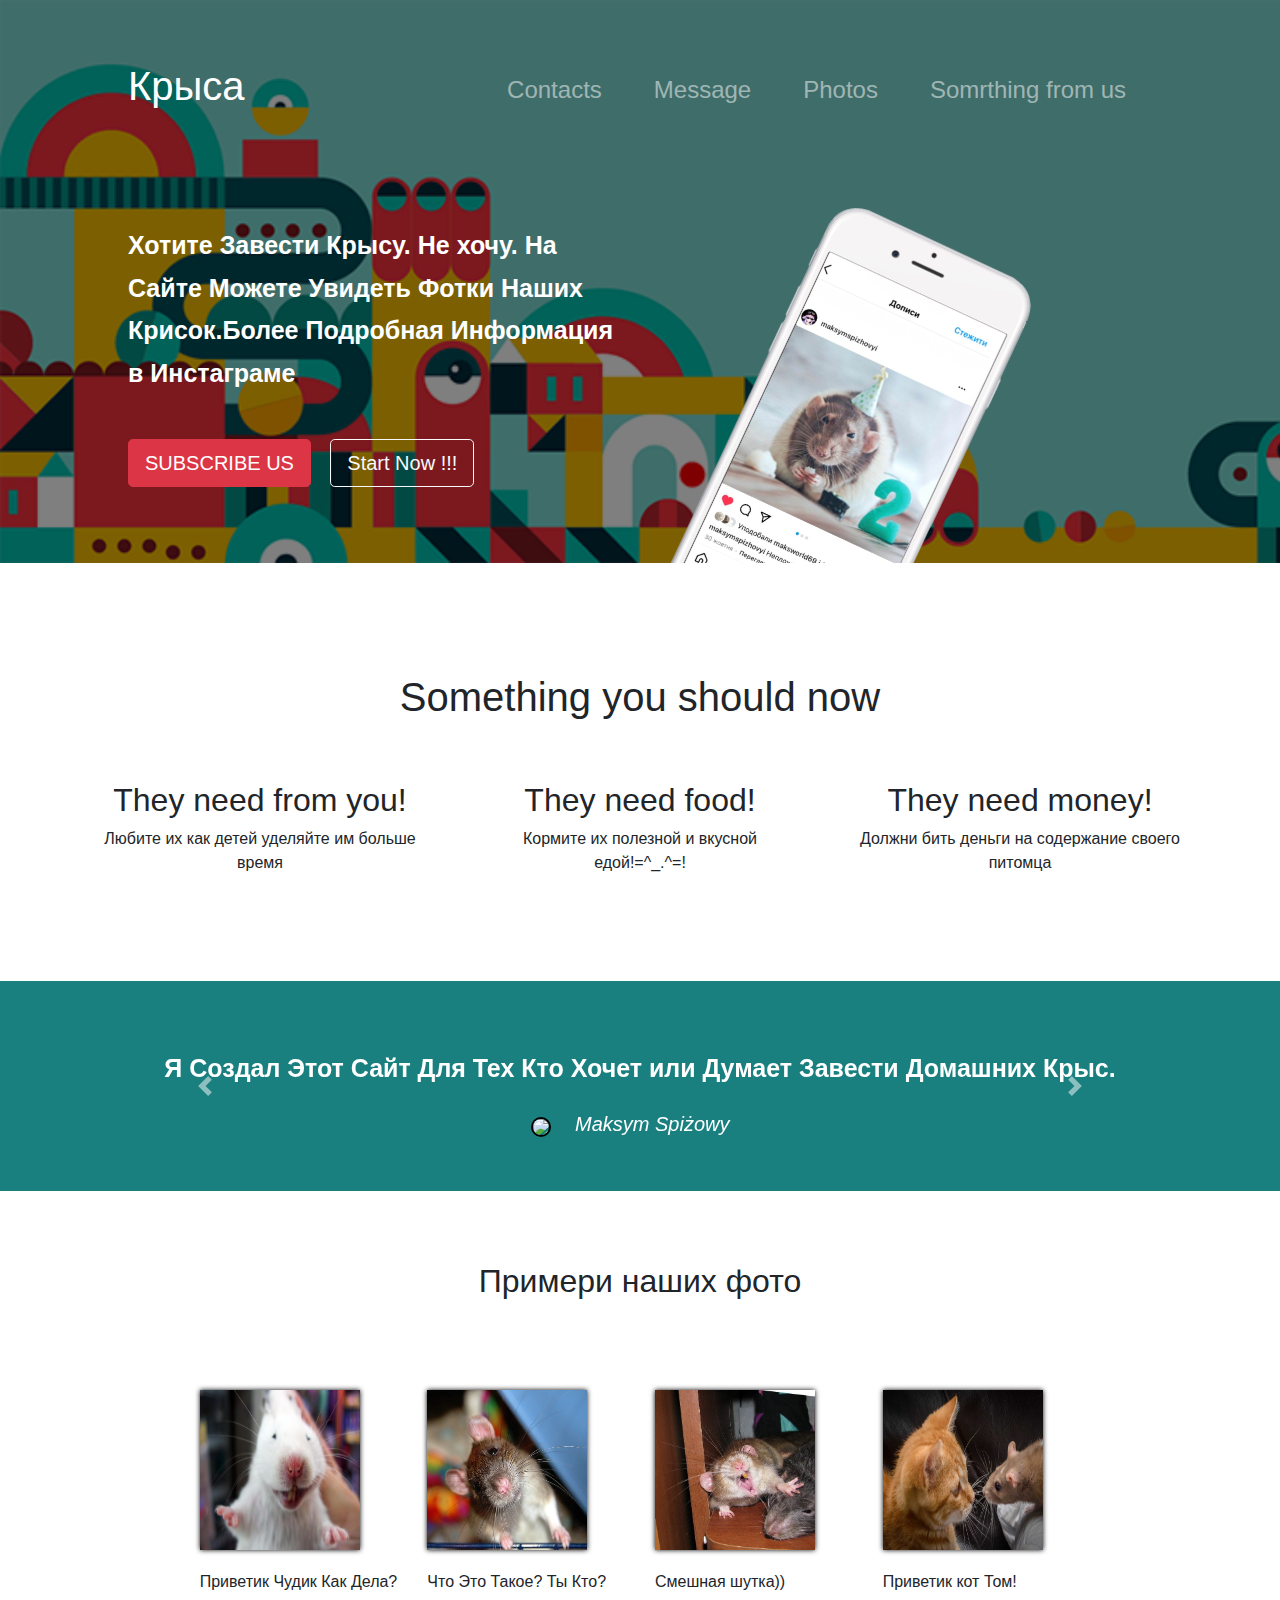
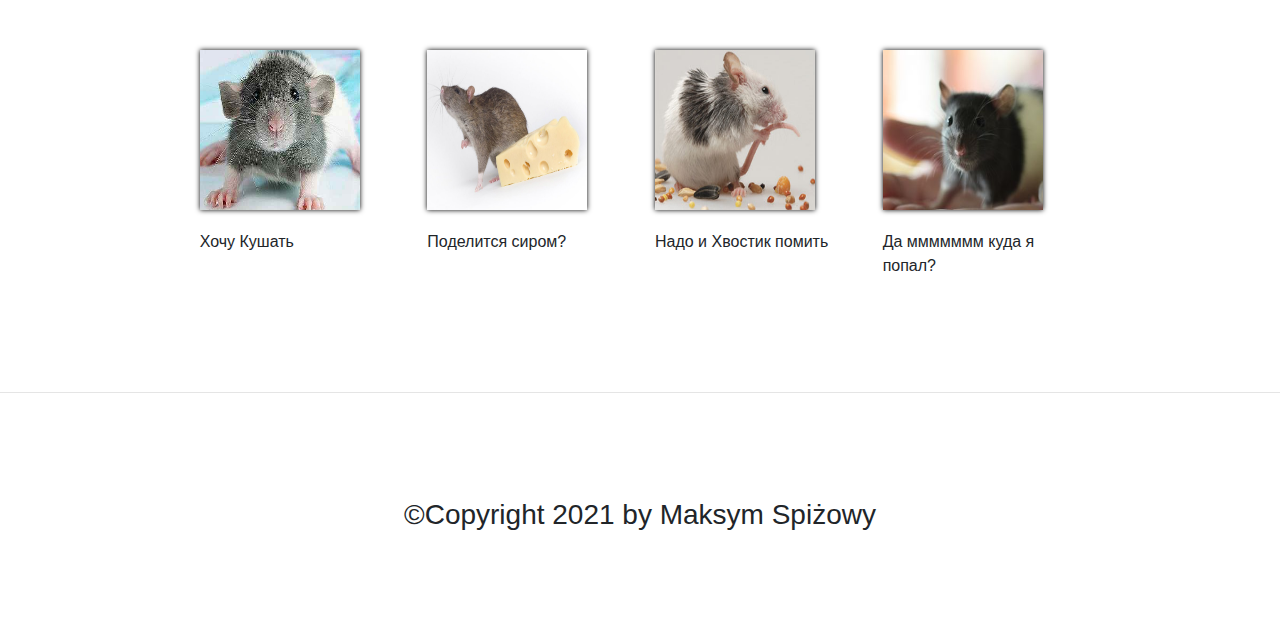
==== commit 9956f538: "comment" ====
--- a/index.html
+++ b/index.html
@@ -1,266 +1,266 @@
-<!DOCTYPE html>
-<html>
-<head>
-	<meta charset="utf-8">
-	<meta name="viewport" content="width=device-width, initial-scale=1">
-	<link rel="stylesheet" type="text/css" href="bootstrap.css">
-	<link rel="stylesheet" type="text/css" href="index.css">
-	<link rel="stylesheet" type="text/css" href="Queries.css">
-	<title>Home</title>
-</head>
-<body>
-
-	<!-------H-E-A-D---------->
-	<section id = "head">
-		<div class = "container-fluid">
-
-			<!--Navigation-Bar-->
-			<nav class = "navbar navbar-expand-lg  navbar-dark">
-
-				<h2 class = "navbar-brand text-white">Крыса</h2>
-
-				<button class="navbar-toggler " type="button" data-toggle="collapse" data-target="#navbarTogglerDemo02" aria-controls="navbarTogglerDemo02" aria-expanded="false" aria-label="Toggle navigation">
-					<span class="navbar-toggler-icon"></span>
-				</button>
-
-				<div class="collapse navbar-collapse" id="navbarTogglerDemo02">
-					<ul class = "navbar-nav ml-auto">
-						<li class = "nav-item">
-							<a class = "nav-link" href = "#footer">Contacts</a>
-						</li>
-						<li class = "nav-item">
-							<a class = "nav-link" href = "message.html">Message</a>
-						</li>
-						<li class = "nav-item">
-							<a class = "nav-link" href = "#photos">Photos</a>
-						</li>
-						<li class = "nav-item">
-							<a class = "nav-link" href = "#headers">Somrthing from us</a>
-						</li>
-					</ul>
-				</div>
-			</nav>
-
-
-			<div class = "row">
-				<div class = "col-lg-6">
-					<h1 class = "big-heading">Хотите Завести Крысу.На Сайте Можете Увидеть Фотки Наших Крысок.Более Подробная Информация в Инстаграме</h1>
-					<button class="btn btn-danger btn-lg btn-fond">SUBSCRIBE US</button>
-					<button class="btn btn-outline-light btn-lg btn-fond">Start Now !!!</button>
-				</div>
-				<div class = "col-lg-6">
-					<img class = "head-img"src="mouse-instagram.png">
-				</div>
-			</div>
-		</div>
-	</section>
-
-	<!----H-E-A-D-E-R-S----->
-
-	<section id="headers">
-		<div class = "container">
-			<h1 class="title-section">Something you should now</h1>
-			<div class = "row">
-				<div class = "col-lg-4">
-					<ion-icon class = "icon text-danger" name="heart"></ion-icon>
-					<h2>They need from you!</h2>
-					<p>Любите их как детей уделяйте им больше время</p>
-				</div>
-				<div class = "col-lg-4">
-					<ion-icon class = "icon text-warning" name="pizza"></ion-icon>
-					<h2>They need food!</h2>
-					<p>Кормите их полезной и вкусной <br>едой!=^_.^=!</p>
-				</div>
-				<div class = "col-lg-4">
-					<ion-icon class = "icon text-success" name="cash"></ion-icon>
-					<h2>They need money!</h2>
-					<p>Должны быть деньги на содержание своего<br>питомца</p>
-				</div>
-			</div>
-		</div>
-	</section>
-
-	<!------S-L-I-D-E------------->
-
-	<section id = "slide-show">
-		<div class = "container-fluid">
-
-			<div id="contronlSlide" class="carousel slide" data-bs-ride="carousel">
-				<div class="carousel-inner">
-					<div class="carousel-item active">
-						<h2 class = "big-heading">Я Создал Этот Сайт Для Тех Кто Хочет или Думает Завести Домашних Крыс.</h2>
-						<img class = "show-img"src="image.png">
-						<em>Maksym Spiżowy</em>
-					</div>
-					<div class="carousel-item">
-						<h2 class = "big-heading">Всем Привет Меня Зовут Юта и Я Домашняя Крыса.Люблю всех кто любит сир)!!!</h2>
-						<img class = "show-img"src="mousem.jpg">
-						<em>Крыска Юта))</em>
-					</div>
-				</div>
-
-				<a class="carousel-control-prev btn-slide" href="#contronlSlide" role="button" data-slide="prev">
-					<span class="carousel-control-prev-icon prev-icon" aria-hidden="true"></span>
-					<span class="sr-only">Previous</span>
-				</a>
-				<a class="carousel-control-next btn-slide" href="#contronlSlide" role="button" data-slide="next">
-					<span class="carousel-control-next-icon next-icon" aria-hidden="true"></span>
-					<span class="sr-only">Next</span>
-				</a>
-			</div>
-		</section>
-
-
-		<!-----P-H-O-T-O-S----->
-		<section id="photos">
-			<div class="container-fluid">
-				<h2 class = "title-section">Примеры наших фото</h2>
-				<div class = "row photos-block">
-					<div class = "col-lg-3 col-md-4 col-sm-6 photos-block_element">
-						 <img class = "photo-img" src="m1.jpg">
-						<div class = "row star-block">
-							<ion-icon class = "text-danger star-icon"name="star"></ion-icon>
-							<ion-icon class = "text-danger star-icon"name="star"></ion-icon>
-							<ion-icon class = "text-danger star-icon"name="star"></ion-icon>
-							<ion-icon class = "text-danger star-icon"name="star"></ion-icon>
-							<ion-icon class = "text-danger star-icon"name="star"></ion-icon>
-							<ion-icon class = "text-danger star-icon"name="star"></ion-icon>
-							<ion-icon class = "text-danger star-icon"name="star"></ion-icon>
-							<ion-icon class = "text-danger star-icon"name="star-half"></ion-icon>
-						</div>
-						<p class = "photos-text">Приветик Чудик Как Дела?</p>
-					</div>
-					<div class = "col-lg-3 col-md-4 col-sm-6 photos-block_element">
-						<img class = "photo-img" src="m2.jpg">
-						<div class = "row star-block">
-							<ion-icon class = "text-danger star-icon"name="star"></ion-icon>
-							<ion-icon class = "text-danger star-icon"name="star"></ion-icon>
-							<ion-icon class = "text-danger star-icon"name="star"></ion-icon>
-							<ion-icon class = "text-danger star-icon"name="star"></ion-icon>
-							<ion-icon class = "text-danger star-icon"name="star"></ion-icon>
-							<ion-icon class = "text-danger star-icon"name="star"></ion-icon>
-							<ion-icon class = "text-danger star-icon"name="star"></ion-icon>
-							<ion-icon class = "text-danger star-icon"name="star-half"></ion-icon>
-						</div>
-						<p class = "photos-text">Что Это Такое? Ты Кто?</p>
-					</div>
-					<div class = "col-lg-3 col-md-4 col-sm-6 photos-block_element">
-						<img class = "photo-img" src="m3.jpg">
-						<div class = "row star-block">
-							<ion-icon class = "text-danger star-icon"name="star"></ion-icon>
-							<ion-icon class = "text-danger star-icon"name="star"></ion-icon>
-							<ion-icon class = "text-danger star-icon"name="star"></ion-icon>
-							<ion-icon class = "text-danger star-icon"name="star"></ion-icon>
-							<ion-icon class = "text-danger star-icon"name="star"></ion-icon>
-							<ion-icon class = "text-danger star-icon"name="star"></ion-icon>
-							<ion-icon class = "text-danger star-icon"name="star"></ion-icon>
-							<ion-icon class = "text-danger star-icon"name="star-half"></ion-icon>
-						</div>
-						<p class = "photos-text">Смешная шутка))</p>
-					</div>
-
-					<div class = "col-lg-3 col-md-4 col-sm-6 photos-block_element">
-						<img  class = "photo-img" src="m4.jpg">
-						<div class = "row star-block">
-							<ion-icon class = "text-danger star-icon"name="star"></ion-icon>
-							<ion-icon class = "text-danger star-icon"name="star"></ion-icon>
-							<ion-icon class = "text-danger star-icon"name="star"></ion-icon>
-							<ion-icon class = "text-danger star-icon"name="star"></ion-icon>
-							<ion-icon class = "text-danger star-icon"name="star"></ion-icon>
-							<ion-icon class = "text-danger star-icon"name="star"></ion-icon>
-							<ion-icon class = "text-danger star-icon"name="star"></ion-icon>
-							<ion-icon class = "text-danger star-icon"name="star-half"></ion-icon>
-						</div>
-						<p class = "photos-text">Приветик кот Том!</p>
-					</div>
-					<div class = "col-lg-3 col-md-4 col-sm-6 photos-block_element">
-						<img class = "photo-img" src="m5.jpg">
-						<div class = "row star-block">
-							<ion-icon class = "text-danger star-icon"name="star"></ion-icon>
-							<ion-icon class = "text-danger star-icon"name="star"></ion-icon>
-							<ion-icon class = "text-danger star-icon"name="star"></ion-icon>
-							<ion-icon class = "text-danger star-icon"name="star"></ion-icon>
-							<ion-icon class = "text-danger star-icon"name="star"></ion-icon>
-							<ion-icon class = "text-danger star-icon"name="star"></ion-icon>
-							<ion-icon class = "text-danger star-icon"name="star"></ion-icon>
-							<ion-icon class = "text-danger star-icon"name="star-half"></ion-icon>
-						</div>
-						<p class = "photos-text">Хочу Кушать</p>
-					</div>
-					<div class = "col-lg-3 col-md-4 col-sm-6 photos-block_element">
-						<img class = "photo-img" src="m6.jpg">
-						<div class = "row star-block">
-							<ion-icon class = "text-danger star-icon"name="star"></ion-icon>
-							<ion-icon class = "text-danger star-icon"name="star"></ion-icon>
-							<ion-icon class = "text-danger star-icon"name="star"></ion-icon>
-							<ion-icon class = "text-danger star-icon"name="star"></ion-icon>
-							<ion-icon class = "text-danger star-icon"name="star"></ion-icon>
-							<ion-icon class = "text-danger star-icon"name="star"></ion-icon>
-							<ion-icon class = "text-danger star-icon star-icon"name="star"></ion-icon>
-							<ion-icon class = "text-danger star-icon"name="star-half"></ion-icon>
-						</div>
-						<p class = "photos-text">Поделится сиром?</p>
-					</div>
-					<div class = "col-lg-3 col-md-4 col-sm-6 photos-block_element">
-						<img class = "photo-img" src="m7.jpg">
-						<div class = "row star-block">
-							<ion-icon class = "text-danger star-icon"name="star"></ion-icon>
-							<ion-icon class = "text-danger star-icon"name="star"></ion-icon>
-							<ion-icon class = "text-danger star-icon"name="star"></ion-icon>
-							<ion-icon class = "text-danger star-icon"name="star"></ion-icon>
-							<ion-icon class = "text-danger star-icon"name="star"></ion-icon>
-							<ion-icon class = "text-danger star-icon"name="star"></ion-icon>
-							<ion-icon class = "text-danger star-icon"name="star"></ion-icon>
-							<ion-icon class = "text-danger star-icon"name="star-half"></ion-icon>
-						</div>
-						<p class = "photos-text">Надо и Хвостик помить</p>
-					</div>
-					<div class = "col-lg-3 col-md-4 col-sm-6 photos-block_element">
-						<img class = "photo-img" src="m8.jpg">
-						<div class = "row star-block">
-							<ion-icon class = "text-danger star-icon"name="star"></ion-icon>
-							<ion-icon class = "text-danger star-icon"name="star"></ion-icon>
-							<ion-icon class = "text-danger star-icon"name="star"></ion-icon>
-							<ion-icon class = "text-danger star-icon"name="star"></ion-icon>
-							<ion-icon class = "text-danger star-icon"name="star"></ion-icon>
-							<ion-icon class = "text-danger star-icon"name="star"></ion-icon>
-							<ion-icon class = "text-danger star-icon"name="star"></ion-icon>
-							<ion-icon class = "text-danger star-icon"name="star-half"></ion-icon>
-						</div>
-						<p class = "photos-text">Да ммммммм куда я попал?</p>
-					</div>
-				</div>
-			</div>
-
-		</div>
-	</section>
-<hr>
-
-	<!------F-O-O-T-E-R--------->
-	<section id = "footer">
-		<div class="icon-block">
-			<ion-icon name="logo-tiktok"></ion-icon>
-			<ion-icon name="logo-facebook"></ion-icon>
-			<ion-icon name="logo-instagram"></ion-icon>
-			<ion-icon name="logo-twitter"></ion-icon>
-			<ion-icon name="logo-twitch"></ion-icon>
-		</div>
-		<h3 class = "copyright">&copy;Copyright 2021 by Maksym Spiżowy</h3>
-	</section>
-
-
-<script type="text/javascript">
-	let photo = document.querySelector('.photo-img');
-
-	photo.onclick = function(){
-
-	}
-</script>
-
-	<script type="module" src="https://unpkg.com/ionicons@5.5.2/dist/ionicons/ionicons.esm.js"></script>
-	<script src="https://code.jquery.com/jquery-3.2.1.slim.min.js" integrity="sha384-KJ3o2DKtIkvYIK3UENzmM7KCkRr/rE9/Qpg6aAZGJwFDMVNA/GpGFF93hXpG5KkN" crossorigin="anonymous"></script>
-	<script src="https://cdnjs.cloudflare.com/ajax/libs/popper.js/1.12.9/umd/popper.min.js" integrity="sha384-ApNbgh9B+Y1QKtv3Rn7W3mgPxhU9K/ScQsAP7hUibX39j7fakFPskvXusvfa0b4Q" crossorigin="anonymous"></script>
-	<script src="https://maxcdn.bootstrapcdn.com/bootstrap/4.0.0/js/bootstrap.min.js" integrity="sha384-JZR6Spejh4U02d8jOt6vLEHfe/JQGiRRSQQxSfFWpi1MquVdAyjUar5+76PVCmYl" crossorigin="anonymous"></script>
-	<script defer src = "https://use.fontawesome.com/releases/v5.0.7/js/all.js"></script>
-</body>
-</html>
+<!DOCTYPE html>
+<html>
+<head>
+	<meta charset="utf-8">
+	<meta name="viewport" content="width=device-width, initial-scale=1">
+	<link rel="stylesheet" type="text/css" href="bootstrap.css">
+	<link rel="stylesheet" type="text/css" href="index.css">
+	<link rel="stylesheet" type="text/css" href="Queries.css">
+	<title>Home</title>
+</head>
+<body>
+
+	<!-------H-E-A-D---------->
+	<section id = "head">
+		<div class = "container-fluid">
+
+			<!--Navigation-Bar-->
+			<nav class = "navbar navbar-expand-lg  navbar-dark">
+
+				<h2 class = "navbar-brand text-white">Крыса</h2>
+
+				<button class="navbar-toggler " type="button" data-toggle="collapse" data-target="#navbarTogglerDemo02" aria-controls="navbarTogglerDemo02" aria-expanded="false" aria-label="Toggle navigation">
+					<span class="navbar-toggler-icon"></span>
+				</button>
+
+				<div class="collapse navbar-collapse" id="navbarTogglerDemo02">
+					<ul class = "navbar-nav ml-auto">
+						<li class = "nav-item">
+							<a class = "nav-link" href = "#footer">Contacts</a>
+						</li>
+						<li class = "nav-item">
+							<a class = "nav-link" href = "message.html">Message</a>
+						</li>
+						<li class = "nav-item">
+							<a class = "nav-link" href = "#photos">Photos</a>
+						</li>
+						<li class = "nav-item">
+							<a class = "nav-link" href = "#headers">Somrthing from us</a>
+						</li>
+					</ul>
+				</div>
+			</nav>
+
+
+			<div class = "row">
+				<div class = "col-lg-6">
+					<h1 class = "big-heading">Хотите Завести Крысу. Не хочу. На Сайте Можете Увидеть Фотки Наших Крисок.Более Подробная Информация в Инстаграме</h1>
+					<button class="btn btn-danger btn-lg btn-fond">SUBSCRIBE US</button>
+					<button class="btn btn-outline-light btn-lg btn-fond">Start Now !!!</button>
+				</div>
+				<div class = "col-lg-6">
+					<img class = "head-img"src="mouse-instagram.png">
+				</div>
+			</div>
+		</div>
+	</section>
+
+	<!----H-E-A-D-E-R-S----->
+
+	<section id="headers">
+		<div class = "container">
+			<h1 class="title-section">Something you should now</h1>
+			<div class = "row">
+				<div class = "col-lg-4">
+					<ion-icon class = "icon text-danger" name="heart"></ion-icon>
+					<h2>They need from you!</h2>
+					<p>Любите их как детей уделяйте им больше время</p>
+				</div>
+				<div class = "col-lg-4">
+					<ion-icon class = "icon text-warning" name="pizza"></ion-icon>
+					<h2>They need food!</h2>
+					<p>Кормите их полезной и вкусной <br>едой!=^_.^=!</p>
+				</div>
+				<div class = "col-lg-4">
+					<ion-icon class = "icon text-success" name="cash"></ion-icon>
+					<h2>They need money!</h2>
+					<p>Должни бить деньги на содержание своего<br>питомца</p>
+				</div>
+			</div>
+		</div>
+	</section>
+
+	<!------S-L-I-D-E------------->
+
+	<section id = "slide-show">
+		<div class = "container-fluid">
+
+			<div id="contronlSlide" class="carousel slide" data-bs-ride="carousel">
+				<div class="carousel-inner">
+					<div class="carousel-item active">
+						<h2 class = "big-heading">Я Создал Этот Сайт Для Тех Кто Хочет или Думает Завести Домашних Крыс.</h2>
+						<img class = "show-img"src="image_6483441 (13).jpg">
+						<em>Maksym Spiżowy</em>
+					</div>
+					<div class="carousel-item">
+						<h2 class = "big-heading">Всем Привет Меня Зовут Юта и Я Домашняя Крыса.Люблю всех кто любит сир)!!!</h2>
+						<img class = "show-img"src="mousem.jpg">
+						<em>Крыска Юта))</em>
+					</div>
+				</div>
+
+				<a class="carousel-control-prev btn-slide" href="#contronlSlide" role="button" data-slide="prev">
+					<span class="carousel-control-prev-icon prev-icon" aria-hidden="true"></span>
+					<span class="sr-only">Previous</span>
+				</a>
+				<a class="carousel-control-next btn-slide" href="#contronlSlide" role="button" data-slide="next">
+					<span class="carousel-control-next-icon next-icon" aria-hidden="true"></span>
+					<span class="sr-only">Next</span>
+				</a>
+			</div>
+		</section>
+
+
+		<!-----P-H-O-T-O-S----->
+		<section id="photos">
+			<div class="container-fluid">
+				<h2 class = "title-section">Примери наших фото</h2>
+				<div class = "row photos-block">
+					<div class = "col-lg-3 col-md-4 col-sm-6 photos-block_element">
+						 <img class = "photo-img" src="m1.jpg">
+						<div class = "row star-block">
+							<ion-icon class = "text-danger star-icon"name="star"></ion-icon>
+							<ion-icon class = "text-danger star-icon"name="star"></ion-icon>
+							<ion-icon class = "text-danger star-icon"name="star"></ion-icon>
+							<ion-icon class = "text-danger star-icon"name="star"></ion-icon>
+							<ion-icon class = "text-danger star-icon"name="star"></ion-icon>
+							<ion-icon class = "text-danger star-icon"name="star"></ion-icon>
+							<ion-icon class = "text-danger star-icon"name="star"></ion-icon>
+							<ion-icon class = "text-danger star-icon"name="star-half"></ion-icon>
+						</div>
+						<p class = "photos-text">Приветик Чудик Как Дела?</p>
+					</div>
+					<div class = "col-lg-3 col-md-4 col-sm-6 photos-block_element">
+						<img class = "photo-img" src="m2.jpg">
+						<div class = "row star-block">
+							<ion-icon class = "text-danger star-icon"name="star"></ion-icon>
+							<ion-icon class = "text-danger star-icon"name="star"></ion-icon>
+							<ion-icon class = "text-danger star-icon"name="star"></ion-icon>
+							<ion-icon class = "text-danger star-icon"name="star"></ion-icon>
+							<ion-icon class = "text-danger star-icon"name="star"></ion-icon>
+							<ion-icon class = "text-danger star-icon"name="star"></ion-icon>
+							<ion-icon class = "text-danger star-icon"name="star"></ion-icon>
+							<ion-icon class = "text-danger star-icon"name="star-half"></ion-icon>
+						</div>
+						<p class = "photos-text">Что Это Такое? Ты Кто?</p>
+					</div>
+					<div class = "col-lg-3 col-md-4 col-sm-6 photos-block_element">
+						<img class = "photo-img" src="m3.jpg">
+						<div class = "row star-block">
+							<ion-icon class = "text-danger star-icon"name="star"></ion-icon>
+							<ion-icon class = "text-danger star-icon"name="star"></ion-icon>
+							<ion-icon class = "text-danger star-icon"name="star"></ion-icon>
+							<ion-icon class = "text-danger star-icon"name="star"></ion-icon>
+							<ion-icon class = "text-danger star-icon"name="star"></ion-icon>
+							<ion-icon class = "text-danger star-icon"name="star"></ion-icon>
+							<ion-icon class = "text-danger star-icon"name="star"></ion-icon>
+							<ion-icon class = "text-danger star-icon"name="star-half"></ion-icon>
+						</div>
+						<p class = "photos-text">Смешная шутка))</p>
+					</div>
+
+					<div class = "col-lg-3 col-md-4 col-sm-6 photos-block_element">
+						<img  class = "photo-img" src="m4.jpg">
+						<div class = "row star-block">
+							<ion-icon class = "text-danger star-icon"name="star"></ion-icon>
+							<ion-icon class = "text-danger star-icon"name="star"></ion-icon>
+							<ion-icon class = "text-danger star-icon"name="star"></ion-icon>
+							<ion-icon class = "text-danger star-icon"name="star"></ion-icon>
+							<ion-icon class = "text-danger star-icon"name="star"></ion-icon>
+							<ion-icon class = "text-danger star-icon"name="star"></ion-icon>
+							<ion-icon class = "text-danger star-icon"name="star"></ion-icon>
+							<ion-icon class = "text-danger star-icon"name="star-half"></ion-icon>
+						</div>
+						<p class = "photos-text">Приветик кот Том!</p>
+					</div>
+					<div class = "col-lg-3 col-md-4 col-sm-6 photos-block_element">
+						<img class = "photo-img" src="m5.jpg">
+						<div class = "row star-block">
+							<ion-icon class = "text-danger star-icon"name="star"></ion-icon>
+							<ion-icon class = "text-danger star-icon"name="star"></ion-icon>
+							<ion-icon class = "text-danger star-icon"name="star"></ion-icon>
+							<ion-icon class = "text-danger star-icon"name="star"></ion-icon>
+							<ion-icon class = "text-danger star-icon"name="star"></ion-icon>
+							<ion-icon class = "text-danger star-icon"name="star"></ion-icon>
+							<ion-icon class = "text-danger star-icon"name="star"></ion-icon>
+							<ion-icon class = "text-danger star-icon"name="star-half"></ion-icon>
+						</div>
+						<p class = "photos-text">Хочу Кушать</p>
+					</div>
+					<div class = "col-lg-3 col-md-4 col-sm-6 photos-block_element">
+						<img class = "photo-img" src="m6.jpg">
+						<div class = "row star-block">
+							<ion-icon class = "text-danger star-icon"name="star"></ion-icon>
+							<ion-icon class = "text-danger star-icon"name="star"></ion-icon>
+							<ion-icon class = "text-danger star-icon"name="star"></ion-icon>
+							<ion-icon class = "text-danger star-icon"name="star"></ion-icon>
+							<ion-icon class = "text-danger star-icon"name="star"></ion-icon>
+							<ion-icon class = "text-danger star-icon"name="star"></ion-icon>
+							<ion-icon class = "text-danger star-icon star-icon"name="star"></ion-icon>
+							<ion-icon class = "text-danger star-icon"name="star-half"></ion-icon>
+						</div>
+						<p class = "photos-text">Поделится сиром?</p>
+					</div>
+					<div class = "col-lg-3 col-md-4 col-sm-6 photos-block_element">
+						<img class = "photo-img" src="m7.jpg">
+						<div class = "row star-block">
+							<ion-icon class = "text-danger star-icon"name="star"></ion-icon>
+							<ion-icon class = "text-danger star-icon"name="star"></ion-icon>
+							<ion-icon class = "text-danger star-icon"name="star"></ion-icon>
+							<ion-icon class = "text-danger star-icon"name="star"></ion-icon>
+							<ion-icon class = "text-danger star-icon"name="star"></ion-icon>
+							<ion-icon class = "text-danger star-icon"name="star"></ion-icon>
+							<ion-icon class = "text-danger star-icon"name="star"></ion-icon>
+							<ion-icon class = "text-danger star-icon"name="star-half"></ion-icon>
+						</div>
+						<p class = "photos-text">Надо и Хвостик помить</p>
+					</div>
+					<div class = "col-lg-3 col-md-4 col-sm-6 photos-block_element">
+						<img class = "photo-img" src="m8.jpg">
+						<div class = "row star-block">
+							<ion-icon class = "text-danger star-icon"name="star"></ion-icon>
+							<ion-icon class = "text-danger star-icon"name="star"></ion-icon>
+							<ion-icon class = "text-danger star-icon"name="star"></ion-icon>
+							<ion-icon class = "text-danger star-icon"name="star"></ion-icon>
+							<ion-icon class = "text-danger star-icon"name="star"></ion-icon>
+							<ion-icon class = "text-danger star-icon"name="star"></ion-icon>
+							<ion-icon class = "text-danger star-icon"name="star"></ion-icon>
+							<ion-icon class = "text-danger star-icon"name="star-half"></ion-icon>
+						</div>
+						<p class = "photos-text">Да ммммммм куда я попал?</p>
+					</div>
+				</div>
+			</div>
+
+		</div>
+	</section>
+<hr>
+
+	<!------F-O-O-T-E-R--------->
+	<section id = "footer">
+		<div class="icon-block">
+			<ion-icon name="logo-tiktok"></ion-icon>
+			<ion-icon name="logo-facebook"></ion-icon>
+			<ion-icon name="logo-instagram"></ion-icon>
+			<ion-icon name="logo-twitter"></ion-icon>
+			<ion-icon name="logo-twitch"></ion-icon>
+		</div>
+		<h3 class = "copyright">&copy;Copyright 2021 by Maksym Spiżowy</h3>
+	</section>
+
+
+<script type="text/javascript">
+	let photo = document.querySelector('.photo-img');
+
+	photo.onclick = function(){
+
+	}
+</script>
+
+	<script type="module" src="https://unpkg.com/ionicons@5.5.2/dist/ionicons/ionicons.esm.js"></script>
+	<script src="https://code.jquery.com/jquery-3.2.1.slim.min.js" integrity="sha384-KJ3o2DKtIkvYIK3UENzmM7KCkRr/rE9/Qpg6aAZGJwFDMVNA/GpGFF93hXpG5KkN" crossorigin="anonymous"></script>
+	<script src="https://cdnjs.cloudflare.com/ajax/libs/popper.js/1.12.9/umd/popper.min.js" integrity="sha384-ApNbgh9B+Y1QKtv3Rn7W3mgPxhU9K/ScQsAP7hUibX39j7fakFPskvXusvfa0b4Q" crossorigin="anonymous"></script>
+	<script src="https://maxcdn.bootstrapcdn.com/bootstrap/4.0.0/js/bootstrap.min.js" integrity="sha384-JZR6Spejh4U02d8jOt6vLEHfe/JQGiRRSQQxSfFWpi1MquVdAyjUar5+76PVCmYl" crossorigin="anonymous"></script>
+	<script defer src = "https://use.fontawesome.com/releases/v5.0.7/js/all.js"></script>
+</body>
+</html>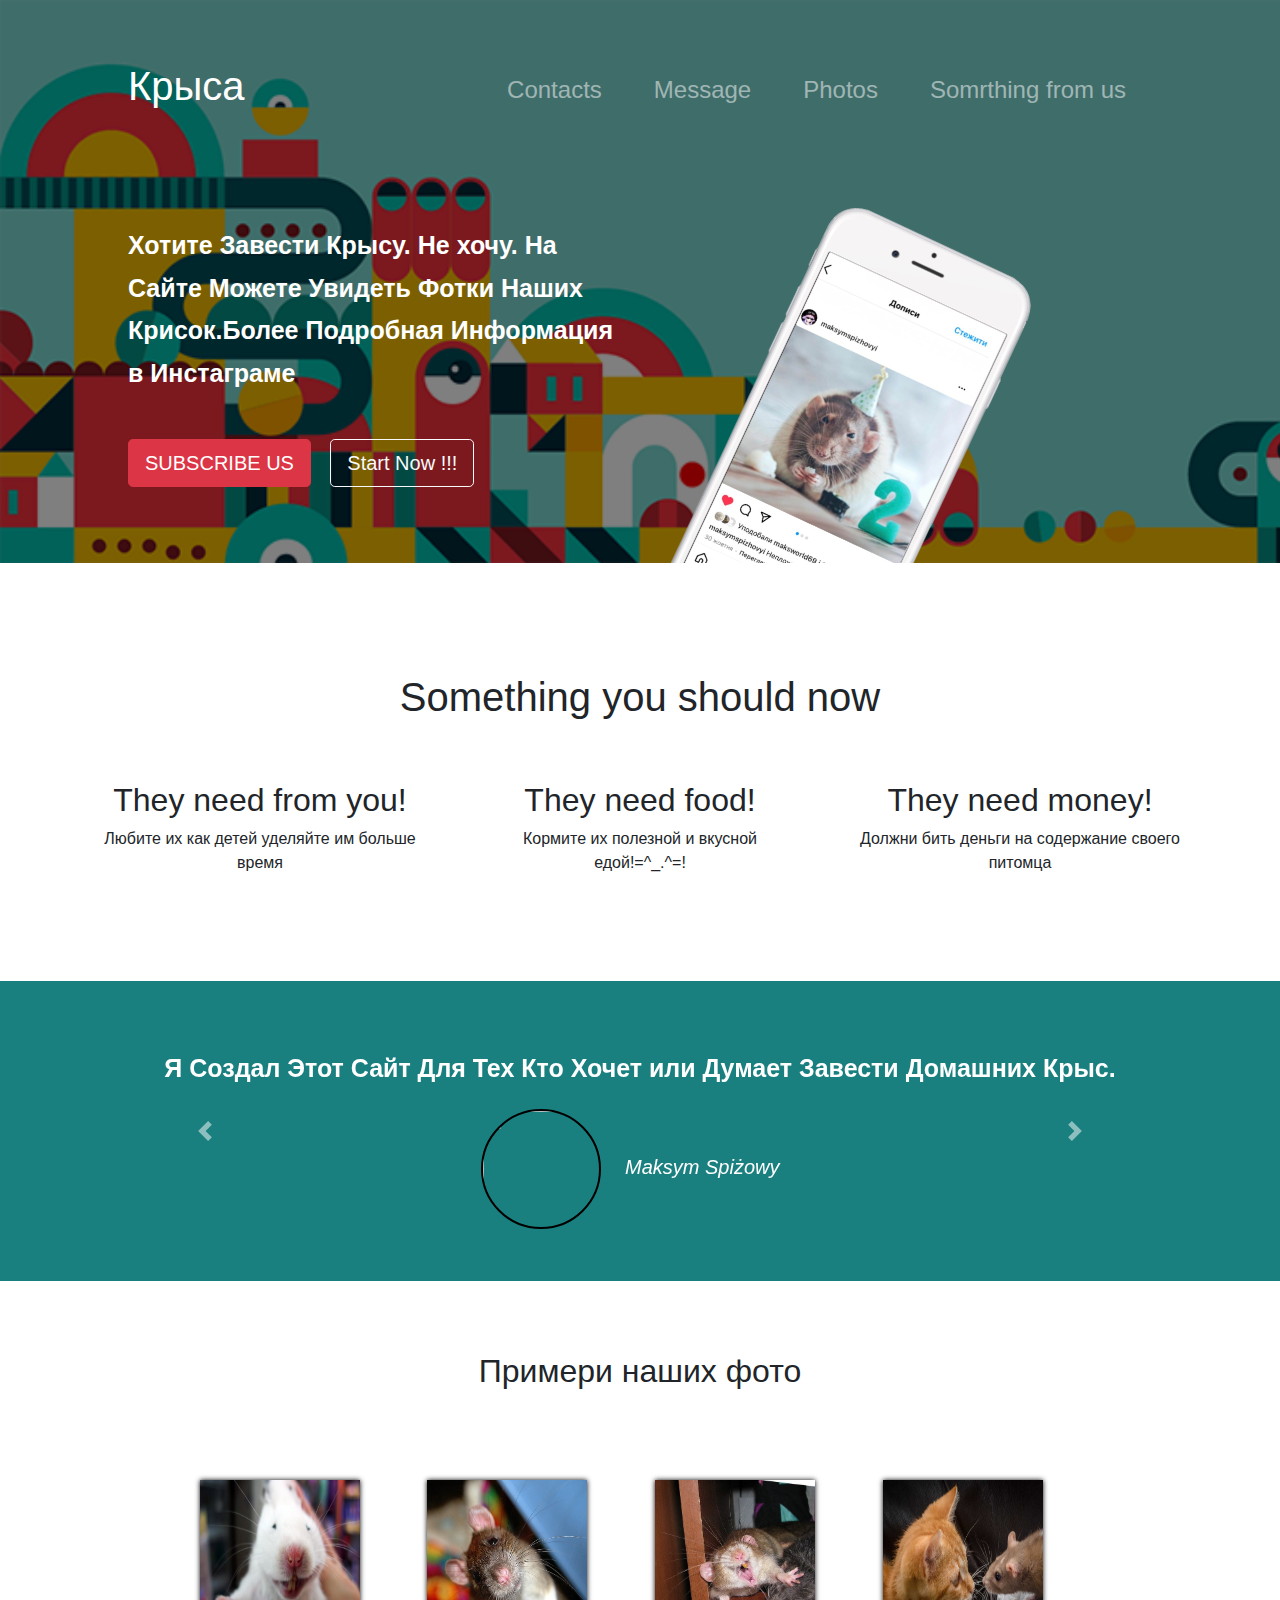
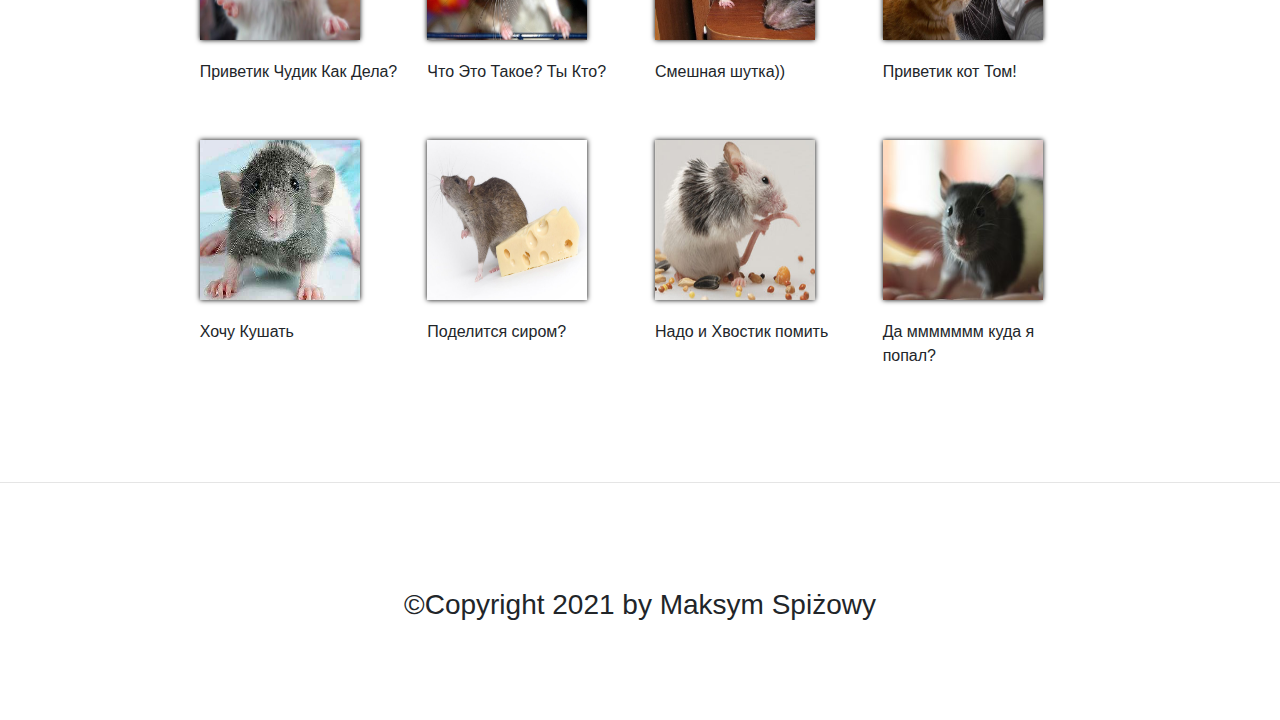
==== commit 592ff544: "Add files via upload" ====
--- a/index.html
+++ b/index.html
@@ -1,266 +1,266 @@
-<!DOCTYPE html>
-<html>
-<head>
-	<meta charset="utf-8">
-	<meta name="viewport" content="width=device-width, initial-scale=1">
-	<link rel="stylesheet" type="text/css" href="bootstrap.css">
-	<link rel="stylesheet" type="text/css" href="index.css">
-	<link rel="stylesheet" type="text/css" href="Queries.css">
-	<title>Home</title>
-</head>
-<body>
-
-	<!-------H-E-A-D---------->
-	<section id = "head">
-		<div class = "container-fluid">
-
-			<!--Navigation-Bar-->
-			<nav class = "navbar navbar-expand-lg  navbar-dark">
-
-				<h2 class = "navbar-brand text-white">Крыса</h2>
-
-				<button class="navbar-toggler " type="button" data-toggle="collapse" data-target="#navbarTogglerDemo02" aria-controls="navbarTogglerDemo02" aria-expanded="false" aria-label="Toggle navigation">
-					<span class="navbar-toggler-icon"></span>
-				</button>
-
-				<div class="collapse navbar-collapse" id="navbarTogglerDemo02">
-					<ul class = "navbar-nav ml-auto">
-						<li class = "nav-item">
-							<a class = "nav-link" href = "#footer">Contacts</a>
-						</li>
-						<li class = "nav-item">
-							<a class = "nav-link" href = "message.html">Message</a>
-						</li>
-						<li class = "nav-item">
-							<a class = "nav-link" href = "#photos">Photos</a>
-						</li>
-						<li class = "nav-item">
-							<a class = "nav-link" href = "#headers">Somrthing from us</a>
-						</li>
-					</ul>
-				</div>
-			</nav>
-
-
-			<div class = "row">
-				<div class = "col-lg-6">
-					<h1 class = "big-heading">Хотите Завести Крысу. Не хочу. На Сайте Можете Увидеть Фотки Наших Крисок.Более Подробная Информация в Инстаграме</h1>
-					<button class="btn btn-danger btn-lg btn-fond">SUBSCRIBE US</button>
-					<button class="btn btn-outline-light btn-lg btn-fond">Start Now !!!</button>
-				</div>
-				<div class = "col-lg-6">
-					<img class = "head-img"src="mouse-instagram.png">
-				</div>
-			</div>
-		</div>
-	</section>
-
-	<!----H-E-A-D-E-R-S----->
-
-	<section id="headers">
-		<div class = "container">
-			<h1 class="title-section">Something you should now</h1>
-			<div class = "row">
-				<div class = "col-lg-4">
-					<ion-icon class = "icon text-danger" name="heart"></ion-icon>
-					<h2>They need from you!</h2>
-					<p>Любите их как детей уделяйте им больше время</p>
-				</div>
-				<div class = "col-lg-4">
-					<ion-icon class = "icon text-warning" name="pizza"></ion-icon>
-					<h2>They need food!</h2>
-					<p>Кормите их полезной и вкусной <br>едой!=^_.^=!</p>
-				</div>
-				<div class = "col-lg-4">
-					<ion-icon class = "icon text-success" name="cash"></ion-icon>
-					<h2>They need money!</h2>
-					<p>Должни бить деньги на содержание своего<br>питомца</p>
-				</div>
-			</div>
-		</div>
-	</section>
-
-	<!------S-L-I-D-E------------->
-
-	<section id = "slide-show">
-		<div class = "container-fluid">
-
-			<div id="contronlSlide" class="carousel slide" data-bs-ride="carousel">
-				<div class="carousel-inner">
-					<div class="carousel-item active">
-						<h2 class = "big-heading">Я Создал Этот Сайт Для Тех Кто Хочет или Думает Завести Домашних Крыс.</h2>
-						<img class = "show-img"src="image_6483441 (13).jpg">
-						<em>Maksym Spiżowy</em>
-					</div>
-					<div class="carousel-item">
-						<h2 class = "big-heading">Всем Привет Меня Зовут Юта и Я Домашняя Крыса.Люблю всех кто любит сир)!!!</h2>
-						<img class = "show-img"src="mousem.jpg">
-						<em>Крыска Юта))</em>
-					</div>
-				</div>
-
-				<a class="carousel-control-prev btn-slide" href="#contronlSlide" role="button" data-slide="prev">
-					<span class="carousel-control-prev-icon prev-icon" aria-hidden="true"></span>
-					<span class="sr-only">Previous</span>
-				</a>
-				<a class="carousel-control-next btn-slide" href="#contronlSlide" role="button" data-slide="next">
-					<span class="carousel-control-next-icon next-icon" aria-hidden="true"></span>
-					<span class="sr-only">Next</span>
-				</a>
-			</div>
-		</section>
-
-
-		<!-----P-H-O-T-O-S----->
-		<section id="photos">
-			<div class="container-fluid">
-				<h2 class = "title-section">Примери наших фото</h2>
-				<div class = "row photos-block">
-					<div class = "col-lg-3 col-md-4 col-sm-6 photos-block_element">
-						 <img class = "photo-img" src="m1.jpg">
-						<div class = "row star-block">
-							<ion-icon class = "text-danger star-icon"name="star"></ion-icon>
-							<ion-icon class = "text-danger star-icon"name="star"></ion-icon>
-							<ion-icon class = "text-danger star-icon"name="star"></ion-icon>
-							<ion-icon class = "text-danger star-icon"name="star"></ion-icon>
-							<ion-icon class = "text-danger star-icon"name="star"></ion-icon>
-							<ion-icon class = "text-danger star-icon"name="star"></ion-icon>
-							<ion-icon class = "text-danger star-icon"name="star"></ion-icon>
-							<ion-icon class = "text-danger star-icon"name="star-half"></ion-icon>
-						</div>
-						<p class = "photos-text">Приветик Чудик Как Дела?</p>
-					</div>
-					<div class = "col-lg-3 col-md-4 col-sm-6 photos-block_element">
-						<img class = "photo-img" src="m2.jpg">
-						<div class = "row star-block">
-							<ion-icon class = "text-danger star-icon"name="star"></ion-icon>
-							<ion-icon class = "text-danger star-icon"name="star"></ion-icon>
-							<ion-icon class = "text-danger star-icon"name="star"></ion-icon>
-							<ion-icon class = "text-danger star-icon"name="star"></ion-icon>
-							<ion-icon class = "text-danger star-icon"name="star"></ion-icon>
-							<ion-icon class = "text-danger star-icon"name="star"></ion-icon>
-							<ion-icon class = "text-danger star-icon"name="star"></ion-icon>
-							<ion-icon class = "text-danger star-icon"name="star-half"></ion-icon>
-						</div>
-						<p class = "photos-text">Что Это Такое? Ты Кто?</p>
-					</div>
-					<div class = "col-lg-3 col-md-4 col-sm-6 photos-block_element">
-						<img class = "photo-img" src="m3.jpg">
-						<div class = "row star-block">
-							<ion-icon class = "text-danger star-icon"name="star"></ion-icon>
-							<ion-icon class = "text-danger star-icon"name="star"></ion-icon>
-							<ion-icon class = "text-danger star-icon"name="star"></ion-icon>
-							<ion-icon class = "text-danger star-icon"name="star"></ion-icon>
-							<ion-icon class = "text-danger star-icon"name="star"></ion-icon>
-							<ion-icon class = "text-danger star-icon"name="star"></ion-icon>
-							<ion-icon class = "text-danger star-icon"name="star"></ion-icon>
-							<ion-icon class = "text-danger star-icon"name="star-half"></ion-icon>
-						</div>
-						<p class = "photos-text">Смешная шутка))</p>
-					</div>
-
-					<div class = "col-lg-3 col-md-4 col-sm-6 photos-block_element">
-						<img  class = "photo-img" src="m4.jpg">
-						<div class = "row star-block">
-							<ion-icon class = "text-danger star-icon"name="star"></ion-icon>
-							<ion-icon class = "text-danger star-icon"name="star"></ion-icon>
-							<ion-icon class = "text-danger star-icon"name="star"></ion-icon>
-							<ion-icon class = "text-danger star-icon"name="star"></ion-icon>
-							<ion-icon class = "text-danger star-icon"name="star"></ion-icon>
-							<ion-icon class = "text-danger star-icon"name="star"></ion-icon>
-							<ion-icon class = "text-danger star-icon"name="star"></ion-icon>
-							<ion-icon class = "text-danger star-icon"name="star-half"></ion-icon>
-						</div>
-						<p class = "photos-text">Приветик кот Том!</p>
-					</div>
-					<div class = "col-lg-3 col-md-4 col-sm-6 photos-block_element">
-						<img class = "photo-img" src="m5.jpg">
-						<div class = "row star-block">
-							<ion-icon class = "text-danger star-icon"name="star"></ion-icon>
-							<ion-icon class = "text-danger star-icon"name="star"></ion-icon>
-							<ion-icon class = "text-danger star-icon"name="star"></ion-icon>
-							<ion-icon class = "text-danger star-icon"name="star"></ion-icon>
-							<ion-icon class = "text-danger star-icon"name="star"></ion-icon>
-							<ion-icon class = "text-danger star-icon"name="star"></ion-icon>
-							<ion-icon class = "text-danger star-icon"name="star"></ion-icon>
-							<ion-icon class = "text-danger star-icon"name="star-half"></ion-icon>
-						</div>
-						<p class = "photos-text">Хочу Кушать</p>
-					</div>
-					<div class = "col-lg-3 col-md-4 col-sm-6 photos-block_element">
-						<img class = "photo-img" src="m6.jpg">
-						<div class = "row star-block">
-							<ion-icon class = "text-danger star-icon"name="star"></ion-icon>
-							<ion-icon class = "text-danger star-icon"name="star"></ion-icon>
-							<ion-icon class = "text-danger star-icon"name="star"></ion-icon>
-							<ion-icon class = "text-danger star-icon"name="star"></ion-icon>
-							<ion-icon class = "text-danger star-icon"name="star"></ion-icon>
-							<ion-icon class = "text-danger star-icon"name="star"></ion-icon>
-							<ion-icon class = "text-danger star-icon star-icon"name="star"></ion-icon>
-							<ion-icon class = "text-danger star-icon"name="star-half"></ion-icon>
-						</div>
-						<p class = "photos-text">Поделится сиром?</p>
-					</div>
-					<div class = "col-lg-3 col-md-4 col-sm-6 photos-block_element">
-						<img class = "photo-img" src="m7.jpg">
-						<div class = "row star-block">
-							<ion-icon class = "text-danger star-icon"name="star"></ion-icon>
-							<ion-icon class = "text-danger star-icon"name="star"></ion-icon>
-							<ion-icon class = "text-danger star-icon"name="star"></ion-icon>
-							<ion-icon class = "text-danger star-icon"name="star"></ion-icon>
-							<ion-icon class = "text-danger star-icon"name="star"></ion-icon>
-							<ion-icon class = "text-danger star-icon"name="star"></ion-icon>
-							<ion-icon class = "text-danger star-icon"name="star"></ion-icon>
-							<ion-icon class = "text-danger star-icon"name="star-half"></ion-icon>
-						</div>
-						<p class = "photos-text">Надо и Хвостик помить</p>
-					</div>
-					<div class = "col-lg-3 col-md-4 col-sm-6 photos-block_element">
-						<img class = "photo-img" src="m8.jpg">
-						<div class = "row star-block">
-							<ion-icon class = "text-danger star-icon"name="star"></ion-icon>
-							<ion-icon class = "text-danger star-icon"name="star"></ion-icon>
-							<ion-icon class = "text-danger star-icon"name="star"></ion-icon>
-							<ion-icon class = "text-danger star-icon"name="star"></ion-icon>
-							<ion-icon class = "text-danger star-icon"name="star"></ion-icon>
-							<ion-icon class = "text-danger star-icon"name="star"></ion-icon>
-							<ion-icon class = "text-danger star-icon"name="star"></ion-icon>
-							<ion-icon class = "text-danger star-icon"name="star-half"></ion-icon>
-						</div>
-						<p class = "photos-text">Да ммммммм куда я попал?</p>
-					</div>
-				</div>
-			</div>
-
-		</div>
-	</section>
-<hr>
-
-	<!------F-O-O-T-E-R--------->
-	<section id = "footer">
-		<div class="icon-block">
-			<ion-icon name="logo-tiktok"></ion-icon>
-			<ion-icon name="logo-facebook"></ion-icon>
-			<ion-icon name="logo-instagram"></ion-icon>
-			<ion-icon name="logo-twitter"></ion-icon>
-			<ion-icon name="logo-twitch"></ion-icon>
-		</div>
-		<h3 class = "copyright">&copy;Copyright 2021 by Maksym Spiżowy</h3>
-	</section>
-
-
-<script type="text/javascript">
-	let photo = document.querySelector('.photo-img');
-
-	photo.onclick = function(){
-
-	}
-</script>
-
-	<script type="module" src="https://unpkg.com/ionicons@5.5.2/dist/ionicons/ionicons.esm.js"></script>
-	<script src="https://code.jquery.com/jquery-3.2.1.slim.min.js" integrity="sha384-KJ3o2DKtIkvYIK3UENzmM7KCkRr/rE9/Qpg6aAZGJwFDMVNA/GpGFF93hXpG5KkN" crossorigin="anonymous"></script>
-	<script src="https://cdnjs.cloudflare.com/ajax/libs/popper.js/1.12.9/umd/popper.min.js" integrity="sha384-ApNbgh9B+Y1QKtv3Rn7W3mgPxhU9K/ScQsAP7hUibX39j7fakFPskvXusvfa0b4Q" crossorigin="anonymous"></script>
-	<script src="https://maxcdn.bootstrapcdn.com/bootstrap/4.0.0/js/bootstrap.min.js" integrity="sha384-JZR6Spejh4U02d8jOt6vLEHfe/JQGiRRSQQxSfFWpi1MquVdAyjUar5+76PVCmYl" crossorigin="anonymous"></script>
-	<script defer src = "https://use.fontawesome.com/releases/v5.0.7/js/all.js"></script>
-</body>
+<!DOCTYPE html>
+<html>
+<head>
+	<meta charset="utf-8">
+	<meta name="viewport" content="width=device-width, initial-scale=1">
+	<link rel="stylesheet" type="text/css" href="bootstrap.css">
+	<link rel="stylesheet" type="text/css" href="index.css">
+	<link rel="stylesheet" type="text/css" href="Queries.css">
+	<title>Home</title>
+</head>
+<body>
+
+	<!-------H-E-A-D---------->
+	<section id = "head">
+		<div class = "container-fluid">
+
+			<!--Navigation-Bar-->
+			<nav class = "navbar navbar-expand-lg  navbar-dark">
+
+				<h2 class = "navbar-brand text-white">Крыса</h2>
+
+				<button class="navbar-toggler " type="button" data-toggle="collapse" data-target="#navbarTogglerDemo02" aria-controls="navbarTogglerDemo02" aria-expanded="false" aria-label="Toggle navigation">
+					<span class="navbar-toggler-icon"></span>
+				</button>
+
+				<div class="collapse navbar-collapse" id="navbarTogglerDemo02">
+					<ul class = "navbar-nav ml-auto">
+						<li class = "nav-item">
+							<a class = "nav-link" href = "#footer">Contacts</a>
+						</li>
+						<li class = "nav-item">
+							<a class = "nav-link" href = "message.html">Message</a>
+						</li>
+						<li class = "nav-item">
+							<a class = "nav-link" href = "#photos">Photos</a>
+						</li>
+						<li class = "nav-item">
+							<a class = "nav-link" href = "#headers">Somrthing from us</a>
+						</li>
+					</ul>
+				</div>
+			</nav>
+
+
+			<div class = "row">
+				<div class = "col-lg-6">
+					<h1 class = "big-heading">Хотите Завести Крысу. Не хочу. На Сайте Можете Увидеть Фотки Наших Крисок.Более Подробная Информация в Инстаграме</h1>
+					<button class="btn btn-danger btn-lg btn-fond">SUBSCRIBE US</button>
+					<button class="btn btn-outline-light btn-lg btn-fond">Start Now !!!</button>
+				</div>
+				<div class = "col-lg-6">
+					<img class = "head-img"src="mouse-instagram.png">
+				</div>
+			</div>
+		</div>
+	</section>
+
+	<!----H-E-A-D-E-R-S----->
+
+	<section id="headers">
+		<div class = "container">
+			<h1 class="title-section">Something you should now</h1>
+			<div class = "row">
+				<div class = "col-lg-4">
+					<ion-icon class = "icon text-danger" name="heart"></ion-icon>
+					<h2>They need from you!</h2>
+					<p>Любите их как детей уделяйте им больше время</p>
+				</div>
+				<div class = "col-lg-4">
+					<ion-icon class = "icon text-warning" name="pizza"></ion-icon>
+					<h2>They need food!</h2>
+					<p>Кормите их полезной и вкусной <br>едой!=^_.^=!</p>
+				</div>
+				<div class = "col-lg-4">
+					<ion-icon class = "icon text-success" name="cash"></ion-icon>
+					<h2>They need money!</h2>
+					<p>Должни бить деньги на содержание своего<br>питомца</p>
+				</div>
+			</div>
+		</div>
+	</section>
+
+	<!------S-L-I-D-E------------->
+
+	<section id = "slide-show">
+		<div class = "container-fluid">
+
+			<div id="contronlSlide" class="carousel slide" data-bs-ride="carousel">
+				<div class="carousel-inner">
+					<div class="carousel-item active">
+						<h2 class = "big-heading">Я Создал Этот Сайт Для Тех Кто Хочет или Думает Завести Домашних Крыс.</h2>
+						<img class = "show-img"src="iStock-1153308175_d_850.jpg">
+						<em>Maksym Spiżowy</em>
+					</div>
+					<div class="carousel-item">
+						<h2 class = "big-heading">Всем Привет Меня Зовут Юта и Я Домашняя Крыса.Люблю всех кто любит сир)!!!</h2>
+						<img class = "show-img"src="mousem.jpg">
+						<em>Крыска Юта))</em>
+					</div>
+				</div>
+
+				<a class="carousel-control-prev btn-slide" href="#contronlSlide" role="button" data-slide="prev">
+					<span class="carousel-control-prev-icon prev-icon" aria-hidden="true"></span>
+					<span class="sr-only">Previous</span>
+				</a>
+				<a class="carousel-control-next btn-slide" href="#contronlSlide" role="button" data-slide="next">
+					<span class="carousel-control-next-icon next-icon" aria-hidden="true"></span>
+					<span class="sr-only">Next</span>
+				</a>
+			</div>
+		</section>
+
+
+		<!-----P-H-O-T-O-S----->
+		<section id="photos">
+			<div class="container-fluid">
+				<h2 class = "title-section">Примери наших фото</h2>
+				<div class = "row photos-block">
+					<div class = "col-lg-3 col-md-4 col-sm-6 photos-block_element">
+						 <img class = "photo-img" src="m1.jpg">
+						<div class = "row star-block">
+							<ion-icon class = "text-danger star-icon"name="star"></ion-icon>
+							<ion-icon class = "text-danger star-icon"name="star"></ion-icon>
+							<ion-icon class = "text-danger star-icon"name="star"></ion-icon>
+							<ion-icon class = "text-danger star-icon"name="star"></ion-icon>
+							<ion-icon class = "text-danger star-icon"name="star"></ion-icon>
+							<ion-icon class = "text-danger star-icon"name="star"></ion-icon>
+							<ion-icon class = "text-danger star-icon"name="star"></ion-icon>
+							<ion-icon class = "text-danger star-icon"name="star-half"></ion-icon>
+						</div>
+						<p class = "photos-text">Приветик Чудик Как Дела?</p>
+					</div>
+					<div class = "col-lg-3 col-md-4 col-sm-6 photos-block_element">
+						<img class = "photo-img" src="m2.jpg">
+						<div class = "row star-block">
+							<ion-icon class = "text-danger star-icon"name="star"></ion-icon>
+							<ion-icon class = "text-danger star-icon"name="star"></ion-icon>
+							<ion-icon class = "text-danger star-icon"name="star"></ion-icon>
+							<ion-icon class = "text-danger star-icon"name="star"></ion-icon>
+							<ion-icon class = "text-danger star-icon"name="star"></ion-icon>
+							<ion-icon class = "text-danger star-icon"name="star"></ion-icon>
+							<ion-icon class = "text-danger star-icon"name="star"></ion-icon>
+							<ion-icon class = "text-danger star-icon"name="star-half"></ion-icon>
+						</div>
+						<p class = "photos-text">Что Это Такое? Ты Кто?</p>
+					</div>
+					<div class = "col-lg-3 col-md-4 col-sm-6 photos-block_element">
+						<img class = "photo-img" src="m3.jpg">
+						<div class = "row star-block">
+							<ion-icon class = "text-danger star-icon"name="star"></ion-icon>
+							<ion-icon class = "text-danger star-icon"name="star"></ion-icon>
+							<ion-icon class = "text-danger star-icon"name="star"></ion-icon>
+							<ion-icon class = "text-danger star-icon"name="star"></ion-icon>
+							<ion-icon class = "text-danger star-icon"name="star"></ion-icon>
+							<ion-icon class = "text-danger star-icon"name="star"></ion-icon>
+							<ion-icon class = "text-danger star-icon"name="star"></ion-icon>
+							<ion-icon class = "text-danger star-icon"name="star-half"></ion-icon>
+						</div>
+						<p class = "photos-text">Смешная шутка))</p>
+					</div>
+
+					<div class = "col-lg-3 col-md-4 col-sm-6 photos-block_element">
+						<img  class = "photo-img" src="m4.jpg">
+						<div class = "row star-block">
+							<ion-icon class = "text-danger star-icon"name="star"></ion-icon>
+							<ion-icon class = "text-danger star-icon"name="star"></ion-icon>
+							<ion-icon class = "text-danger star-icon"name="star"></ion-icon>
+							<ion-icon class = "text-danger star-icon"name="star"></ion-icon>
+							<ion-icon class = "text-danger star-icon"name="star"></ion-icon>
+							<ion-icon class = "text-danger star-icon"name="star"></ion-icon>
+							<ion-icon class = "text-danger star-icon"name="star"></ion-icon>
+							<ion-icon class = "text-danger star-icon"name="star-half"></ion-icon>
+						</div>
+						<p class = "photos-text">Приветик кот Том!</p>
+					</div>
+					<div class = "col-lg-3 col-md-4 col-sm-6 photos-block_element">
+						<img class = "photo-img" src="m5.jpg">
+						<div class = "row star-block">
+							<ion-icon class = "text-danger star-icon"name="star"></ion-icon>
+							<ion-icon class = "text-danger star-icon"name="star"></ion-icon>
+							<ion-icon class = "text-danger star-icon"name="star"></ion-icon>
+							<ion-icon class = "text-danger star-icon"name="star"></ion-icon>
+							<ion-icon class = "text-danger star-icon"name="star"></ion-icon>
+							<ion-icon class = "text-danger star-icon"name="star"></ion-icon>
+							<ion-icon class = "text-danger star-icon"name="star"></ion-icon>
+							<ion-icon class = "text-danger star-icon"name="star-half"></ion-icon>
+						</div>
+						<p class = "photos-text">Хочу Кушать</p>
+					</div>
+					<div class = "col-lg-3 col-md-4 col-sm-6 photos-block_element">
+						<img class = "photo-img" src="m6.jpg">
+						<div class = "row star-block">
+							<ion-icon class = "text-danger star-icon"name="star"></ion-icon>
+							<ion-icon class = "text-danger star-icon"name="star"></ion-icon>
+							<ion-icon class = "text-danger star-icon"name="star"></ion-icon>
+							<ion-icon class = "text-danger star-icon"name="star"></ion-icon>
+							<ion-icon class = "text-danger star-icon"name="star"></ion-icon>
+							<ion-icon class = "text-danger star-icon"name="star"></ion-icon>
+							<ion-icon class = "text-danger star-icon star-icon"name="star"></ion-icon>
+							<ion-icon class = "text-danger star-icon"name="star-half"></ion-icon>
+						</div>
+						<p class = "photos-text">Поделится сиром?</p>
+					</div>
+					<div class = "col-lg-3 col-md-4 col-sm-6 photos-block_element">
+						<img class = "photo-img" src="m7.jpg">
+						<div class = "row star-block">
+							<ion-icon class = "text-danger star-icon"name="star"></ion-icon>
+							<ion-icon class = "text-danger star-icon"name="star"></ion-icon>
+							<ion-icon class = "text-danger star-icon"name="star"></ion-icon>
+							<ion-icon class = "text-danger star-icon"name="star"></ion-icon>
+							<ion-icon class = "text-danger star-icon"name="star"></ion-icon>
+							<ion-icon class = "text-danger star-icon"name="star"></ion-icon>
+							<ion-icon class = "text-danger star-icon"name="star"></ion-icon>
+							<ion-icon class = "text-danger star-icon"name="star-half"></ion-icon>
+						</div>
+						<p class = "photos-text">Надо и Хвостик помить</p>
+					</div>
+					<div class = "col-lg-3 col-md-4 col-sm-6 photos-block_element">
+						<img class = "photo-img" src="m8.jpg">
+						<div class = "row star-block">
+							<ion-icon class = "text-danger star-icon"name="star"></ion-icon>
+							<ion-icon class = "text-danger star-icon"name="star"></ion-icon>
+							<ion-icon class = "text-danger star-icon"name="star"></ion-icon>
+							<ion-icon class = "text-danger star-icon"name="star"></ion-icon>
+							<ion-icon class = "text-danger star-icon"name="star"></ion-icon>
+							<ion-icon class = "text-danger star-icon"name="star"></ion-icon>
+							<ion-icon class = "text-danger star-icon"name="star"></ion-icon>
+							<ion-icon class = "text-danger star-icon"name="star-half"></ion-icon>
+						</div>
+						<p class = "photos-text">Да ммммммм куда я попал?</p>
+					</div>
+				</div>
+			</div>
+
+		</div>
+	</section>
+<hr>
+
+	<!------F-O-O-T-E-R--------->
+	<section id = "footer">
+		<div class="icon-block">
+			<ion-icon name="logo-tiktok"></ion-icon>
+			<ion-icon name="logo-facebook"></ion-icon>
+			<ion-icon name="logo-instagram"></ion-icon>
+			<ion-icon name="logo-twitter"></ion-icon>
+			<ion-icon name="logo-twitch"></ion-icon>
+		</div>
+		<h3 class = "copyright">&copy;Copyright 2021 by Maksym Spiżowy</h3>
+	</section>
+
+
+<script type="text/javascript">
+	let photo = document.querySelector('.photo-img');
+
+	photo.onclick = function(){
+
+	}
+</script>
+
+	<script type="module" src="https://unpkg.com/ionicons@5.5.2/dist/ionicons/ionicons.esm.js"></script>
+	<script src="https://code.jquery.com/jquery-3.2.1.slim.min.js" integrity="sha384-KJ3o2DKtIkvYIK3UENzmM7KCkRr/rE9/Qpg6aAZGJwFDMVNA/GpGFF93hXpG5KkN" crossorigin="anonymous"></script>
+	<script src="https://cdnjs.cloudflare.com/ajax/libs/popper.js/1.12.9/umd/popper.min.js" integrity="sha384-ApNbgh9B+Y1QKtv3Rn7W3mgPxhU9K/ScQsAP7hUibX39j7fakFPskvXusvfa0b4Q" crossorigin="anonymous"></script>
+	<script src="https://maxcdn.bootstrapcdn.com/bootstrap/4.0.0/js/bootstrap.min.js" integrity="sha384-JZR6Spejh4U02d8jOt6vLEHfe/JQGiRRSQQxSfFWpi1MquVdAyjUar5+76PVCmYl" crossorigin="anonymous"></script>
+	<script defer src = "https://use.fontawesome.com/releases/v5.0.7/js/all.js"></script>
+</body>
 </html>--- a/index.css
+++ b/index.css
@@ -81,6 +81,7 @@
 }
 .show-img{
 	width: 120px;
+	height: 120px;
 	border-radius: 100%;
 	border: 2px solid black;
 }
